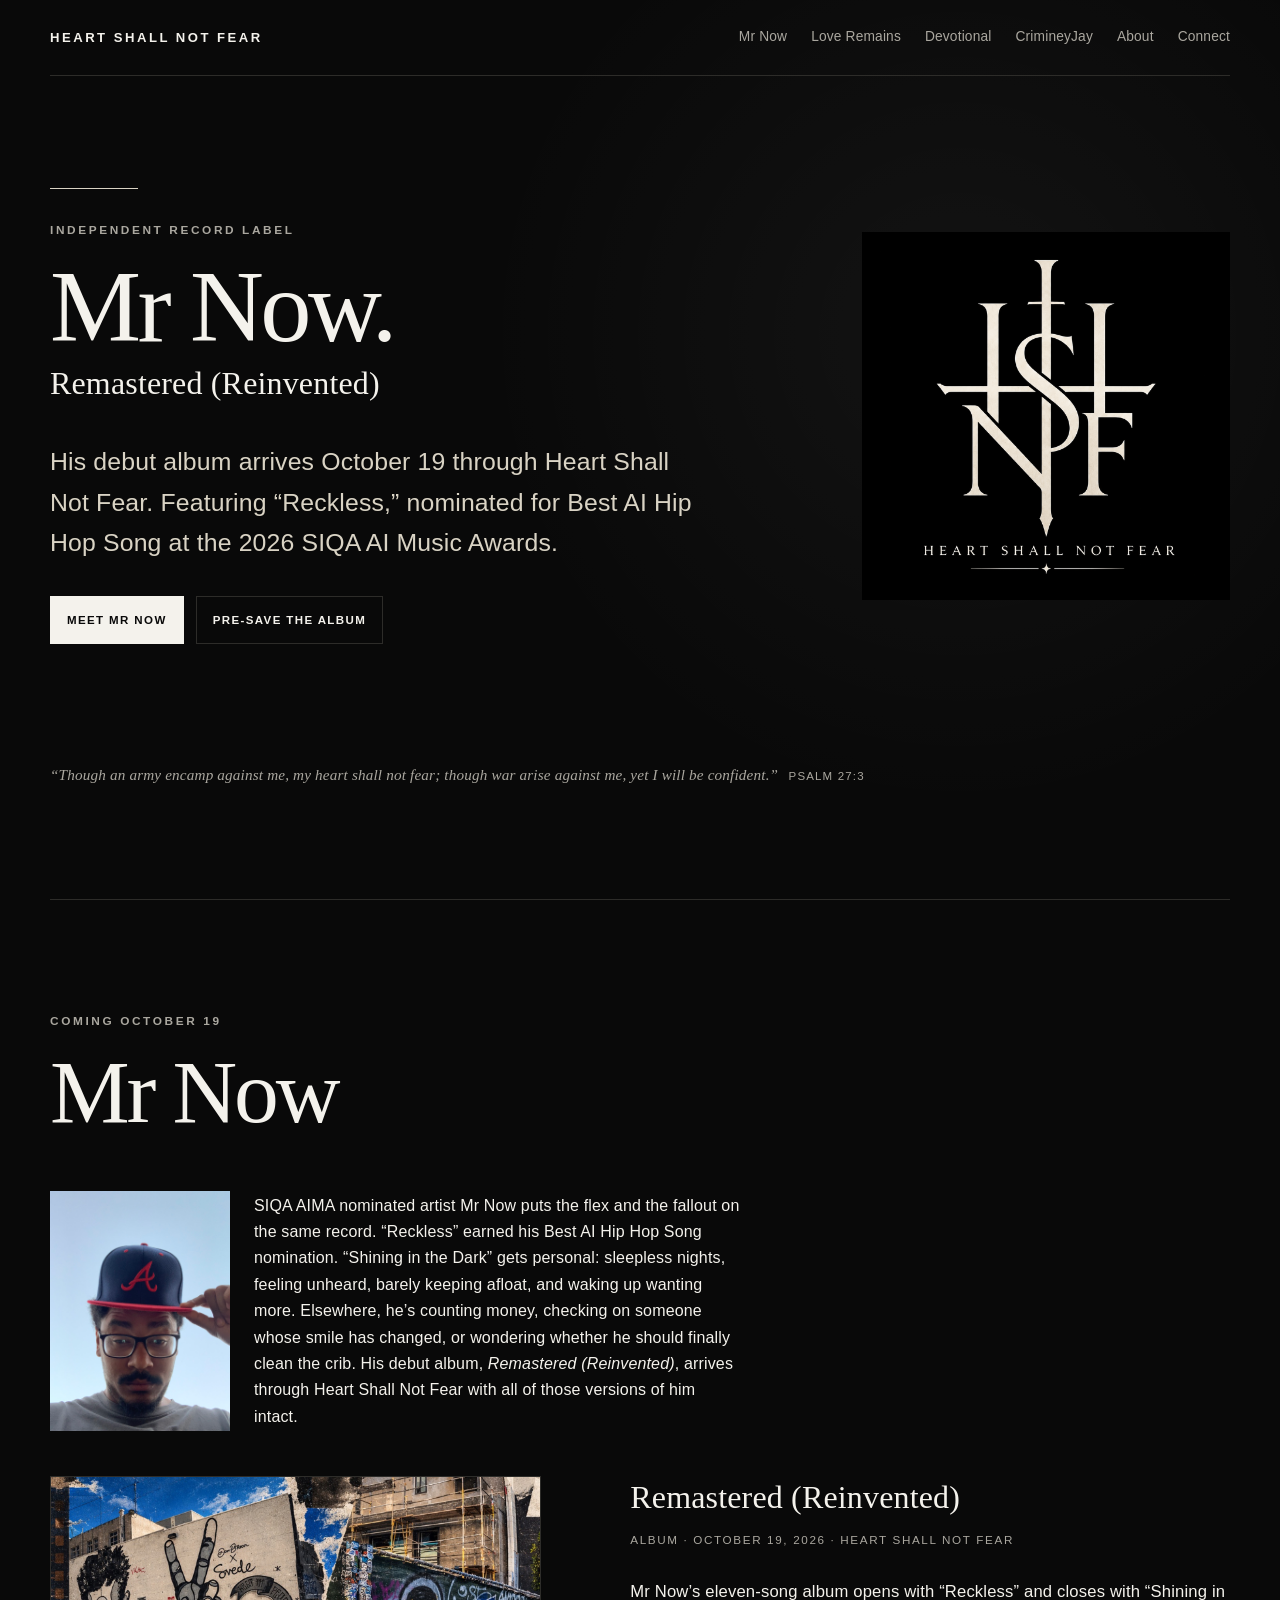
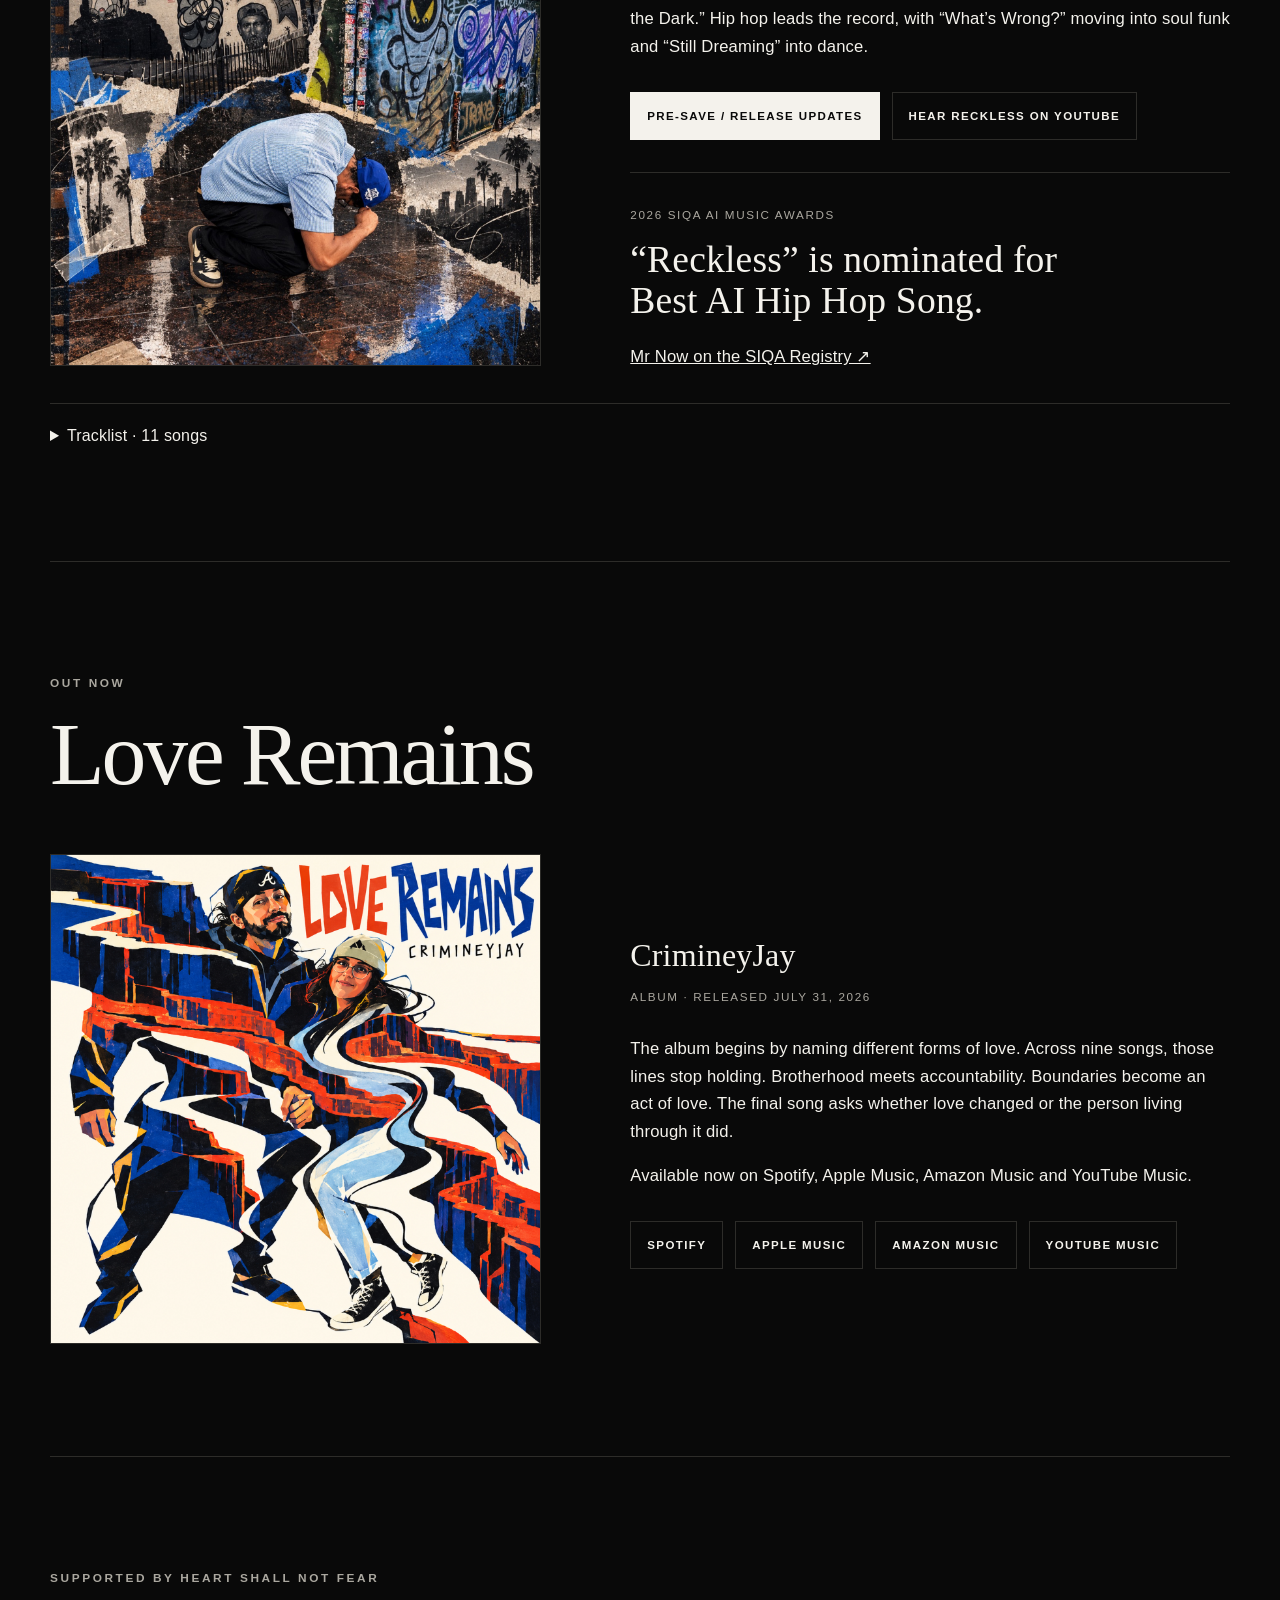
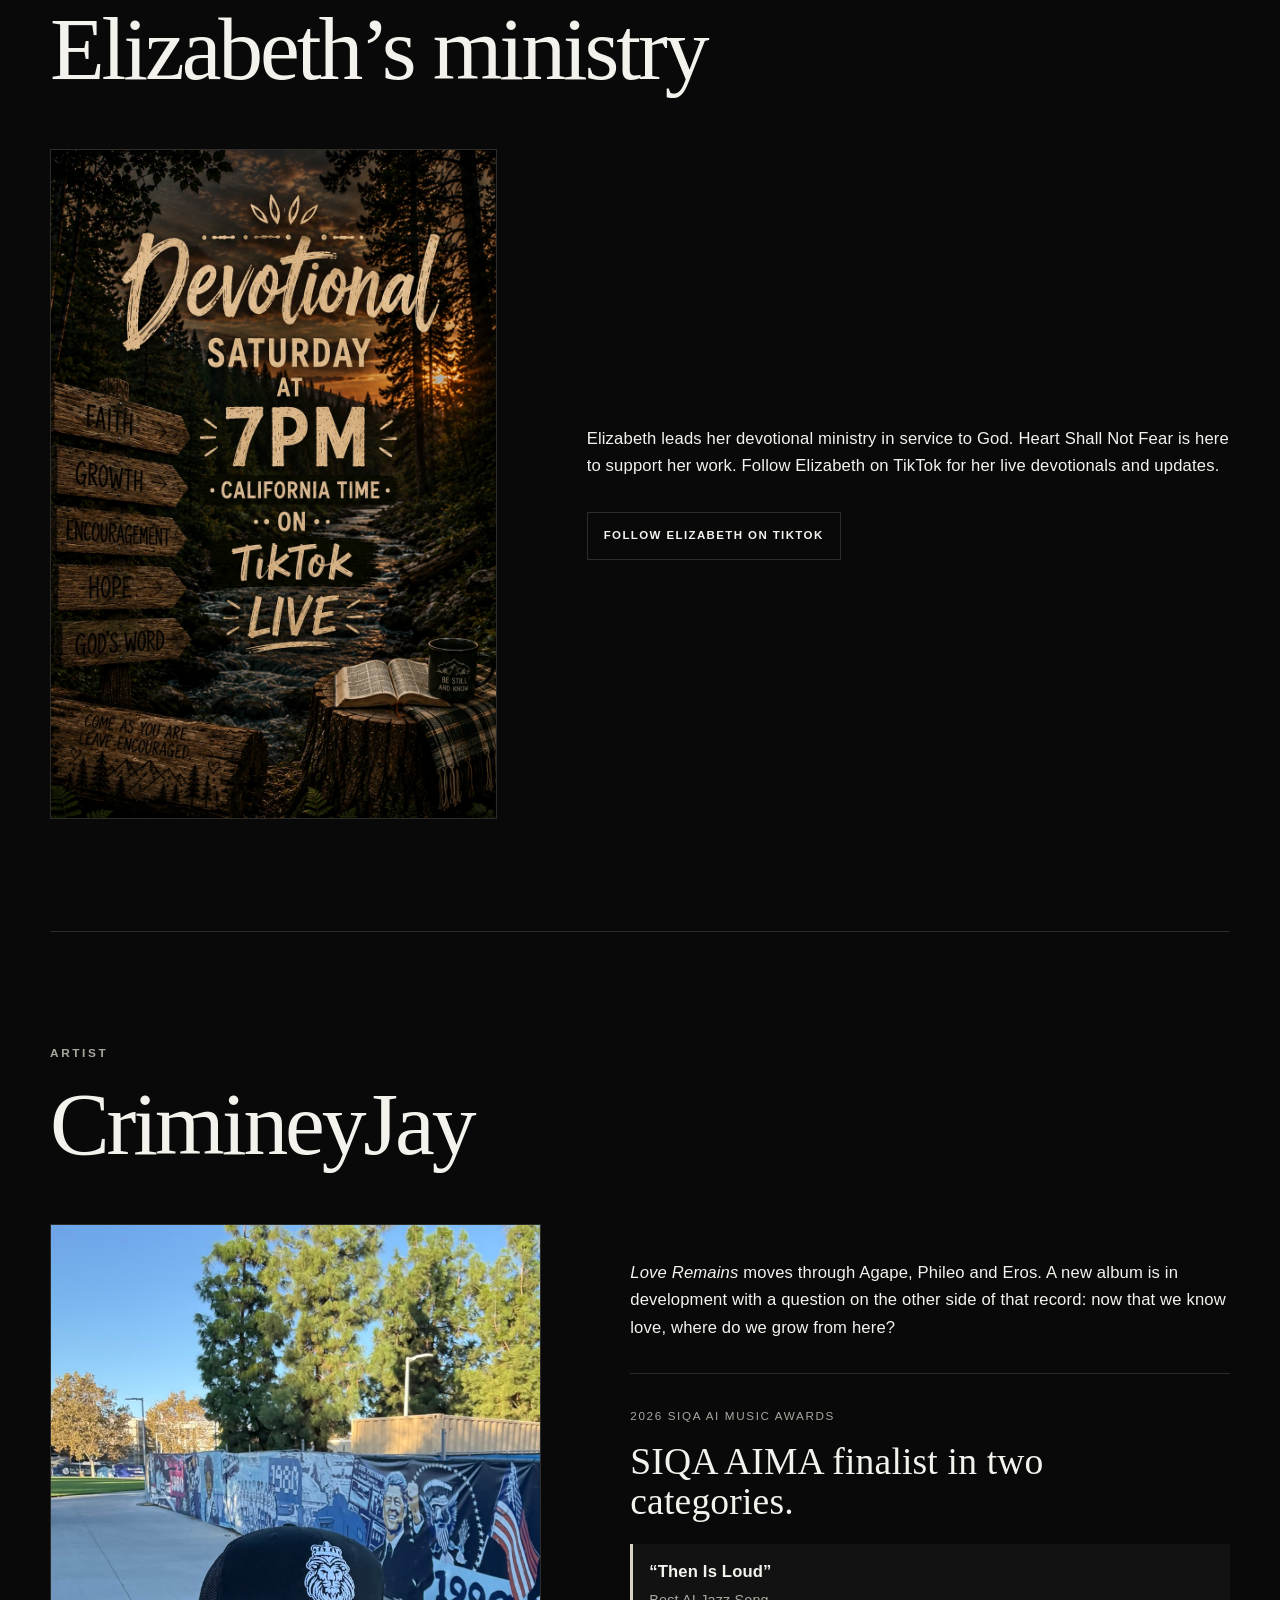
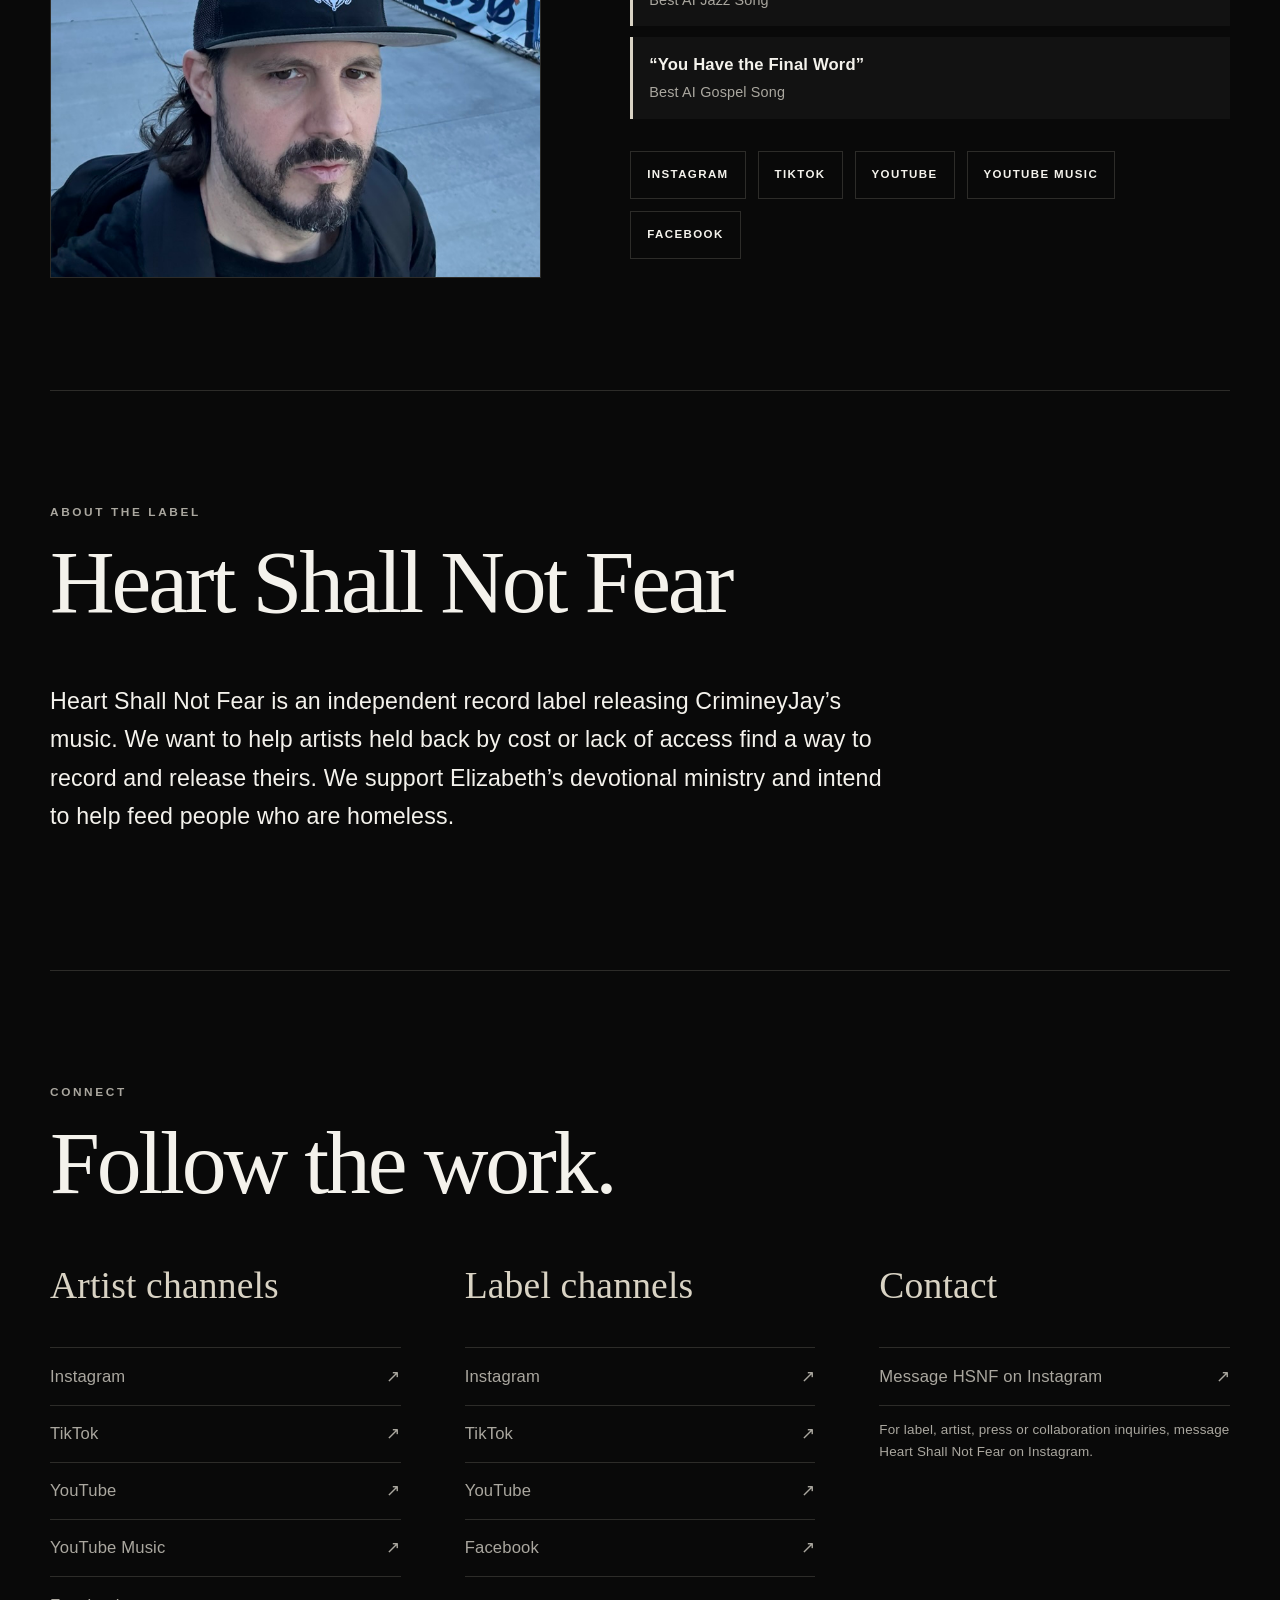
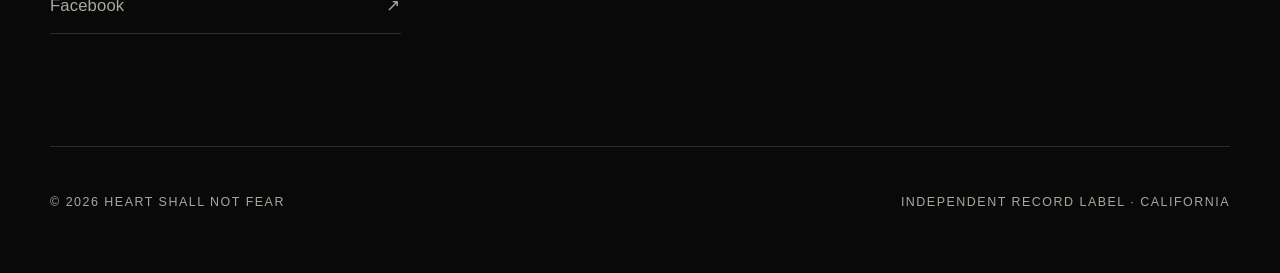
==== index.html @ 0f3948b7 "Refresh album-cover cache references after verified full upload" ====
<!doctype html>
<html lang="en">
<head>
  <meta charset="utf-8">
  <meta name="viewport" content="width=device-width, initial-scale=1">
  <title>Heart Shall Not Fear</title>
  <meta name="description" content="Heart Shall Not Fear is an independent record label releasing CrimineyJay's music and supporting Elizabeth's devotional ministry.">
  <meta name="theme-color" content="#090909">

  <meta property="og:title" content="Heart Shall Not Fear">
  <meta property="og:description" content="Love Remains is out now. Hear CrimineyJay's music and learn what Heart Shall Not Fear is building.">
  <meta property="og:type" content="website">
  <meta property="og:url" content="https://heartshallnotfear.com/">
  <meta property="og:image" content="https://heartshallnotfear.com/assets/hsnf-social-logo-2026-09-28.png">

  <link rel="icon" href="assets/hsnf-favicon.svg" type="image/svg+xml">
  <link rel="stylesheet" href="styles.css">
  <script defer src="config.js"></script>
  <script defer src="script.js"></script>
  <script defer src="analytics.js"></script>
</head>

<body>
  <a class="skip-link" href="#main">Skip to content</a>

  <header class="site-header">
    <a class="wordmark" href="#top" aria-label="Heart Shall Not Fear home">
      <span>HEART SHALL NOT FEAR</span>
    </a>

    <button class="menu-button" type="button" aria-expanded="false" aria-controls="site-nav">
      Menu
    </button>

    <nav id="site-nav" class="site-nav" aria-label="Primary navigation">
      <a href="#mr-now">Mr Now</a>
      <a href="#release">Love Remains</a>
      <a href="#devotional">Devotional</a>
      <a href="#artist">CrimineyJay</a>
      <a href="#about">About</a>
      <a href="#connect">Connect</a>
    </nav>
  </header>

  <main id="main">
    <section id="top" class="hero section">
      <div class="hero-grid">
        <div class="hero-text">
          <div class="hero-rule" aria-hidden="true"></div>
          <p class="eyebrow">Independent record label</p>
          <h1>Mr Now.</h1>
          <p class="release-artist">Remastered (Reinvented)</p>
          <p class="hero-copy">
            His debut album arrives October 19 through Heart Shall Not Fear. Featuring “Reckless,” nominated for Best AI Hip Hop Song at the 2026 SIQA AI Music Awards.
          </p>
          <div class="hero-actions">
            <a class="button button-primary" href="#mr-now">Meet Mr Now</a>
            <a class="button button-secondary" href="https://distrokid.com/hyperfollow/mrnow1/remastered-reinvented" target="_blank" rel="noopener noreferrer">Pre-save the album</a>
          </div>
        </div>
        <div class="hero-logo-frame">
          <img src="assets/hsnf-social-logo-2026-09-28.png" alt="Heart Shall Not Fear monogram logo" width="1254" height="1254">
        </div>
      </div>
      <p class="scripture">“Though an army encamp against me, my heart shall not fear; though war arise against me, yet I will be confident.” <span>Psalm 27:3</span></p>
    </section>

    <section id="mr-now" class="section artist-section">
      <div class="section-heading">
        <p class="eyebrow">Coming October 19</p>
        <h2>Mr Now</h2>
      </div>

      <div class="mr-now-intro">
        <img src="assets/mr-now-approved-portrait-2026-10-12.jpeg" alt="Mr Now wearing glasses and holding the brim of his Atlanta cap" width="1536" height="2048" loading="lazy">
        <p>SIQA AIMA nominated artist Mr Now puts the flex and the fallout on the same record. “Reckless” earned his Best AI Hip Hop Song nomination. “Shining in the Dark” gets personal: sleepless nights, feeling unheard, barely keeping afloat, and waking up wanting more. Elsewhere, he’s counting money, checking on someone whose smile has changed, or wondering whether he should finally clean the crib. His debut album, <em>Remastered (Reinvented)</em>, arrives through Heart Shall Not Fear with all of those versions of him intact.</p>
      </div>

      <div class="release-grid">
        <div class="cover-frame">
          <img src="assets/mr-now-remastered-reinvented-cover-2026-10-12.jpg?v=fab9deb" alt="Remastered (Reinvented) album cover by Mr Now" width="3000" height="3000" loading="lazy">
        </div>
        <div class="release-copy">
          <p class="release-artist">Remastered (Reinvented)</p>
          <p class="release-date">Album · October 19, 2026 · Heart Shall Not Fear</p>
          <p>Mr Now’s eleven-song album opens with “Reckless” and closes with “Shining in the Dark.” Hip hop leads the record, with “What’s Wrong?” moving into soul funk and “Still Dreaming” into dance.</p>
          <div class="button-row" aria-label="Mr Now upcoming album links">
            <a class="button button-primary" href="https://distrokid.com/hyperfollow/mrnow1/remastered-reinvented" target="_blank" rel="noopener noreferrer">Pre-save / release updates</a>
            <a class="button button-secondary" href="https://youtu.be/h9DU2gDHVaE" target="_blank" rel="noopener noreferrer">Hear Reckless on YouTube</a>
          </div>
          <div class="award-note">
            <p class="release-date">2026 SIQA AI Music Awards</p>
            <h3>“Reckless” is nominated for Best AI Hip Hop Song.</h3>
            <a href="https://registry.thesiqa.com/artists/mr-now" target="_blank" rel="noopener noreferrer">Mr Now on the SIQA Registry ↗</a>
          </div>
        </div>
      </div>

      <details class="mr-now-tracklist">
        <summary>Tracklist · 11 songs</summary>
        <ol>
          <li>Reckless</li>
          <li>Need to Flip</li>
          <li>Swerve</li>
          <li>What’s Wrong?</li>
          <li>Might Clean the Crib</li>
          <li>Mister Bag</li>
          <li>Big Mack</li>
          <li>Heavy Metal Vibes</li>
          <li>Bees Knees</li>
          <li>Still Dreaming</li>
          <li>Shining in the Dark</li>
        </ol>
      </details>
    </section>

    <section id="release" class="section release-section">
      <div class="section-heading">
        <p class="eyebrow">Out now</p>
        <h2>Love Remains</h2>
      </div>

      <div class="release-grid">
        <div class="cover-frame">
          <img src="assets/love-remains-approved-cover-2026-10-12.jpeg?v=fab9deb" alt="Love Remains album artwork" width="3000" height="3000" loading="lazy">
        </div>

        <div class="release-copy">
          <p class="release-artist">CrimineyJay</p>
          <p class="release-date">Album · Released July 31, 2026</p>
          <p>
            The album begins by naming different forms of love. Across nine songs, those lines stop holding. Brotherhood meets accountability. Boundaries become an act of love. The final song asks whether love changed or the person living through it did.
          </p>
          <p>
            Available now on Spotify, Apple Music, Amazon Music and YouTube Music.
          </p>
          <div id="release-links" class="button-row" aria-label="Release links"></div>
        </div>
      </div>
    </section>

    <section id="devotional" class="section devotional-section">
      <div class="section-heading">
        <p class="eyebrow">Supported by Heart Shall Not Fear</p>
        <h2>Elizabeth’s ministry</h2>
      </div>

      <div class="devotional-grid">
        <div class="devotional-poster">
          <img
            src="assets/elizabeth-devotional-general-2026-08-22.webp"
            alt="Promotional poster for Elizabeth's TikTok Live devotional"
          >
        </div>

        <div class="devotional-copy">
          <p>Elizabeth leads her devotional ministry in service to God. Heart Shall Not Fear is here to support her work. Follow Elizabeth on TikTok for her live devotionals and updates.</p>
          <div id="devotional-link" class="button-row" aria-label="Elizabeth TikTok link"></div>
        </div>
      </div>
    </section>

    <section id="artist" class="section artist-section">
      <div class="section-heading">
        <p class="eyebrow">Artist</p>
        <h2>CrimineyJay</h2>
      </div>

      <div class="artist-grid">
        <div class="portrait-frame">
          <img src="assets/crimineyjay-approved-portrait-2026-10-12.jpeg" alt="CrimineyJay wearing a black cap outdoors" width="768" height="1024" loading="lazy">
        </div>

        <div class="artist-copy">
          <p><em>Love Remains</em> moves through Agape, Phileo and Eros. A new album is in development with a question on the other side of that record: now that we know love, where do we grow from here?</p>
          <div class="award-note">
            <p class="release-date">2026 SIQA AI Music Awards</p>
            <h3>SIQA AIMA finalist in two categories.</h3>
            <div class="award-list" aria-label="CrimineyJay 2026 SIQA AIMA finalist entries">
              <p><strong>“Then Is Loud”</strong><span>Best AI Jazz Song</span></p>
              <p><strong>“You Have the Final Word”</strong><span>Best AI Gospel Song</span></p>
            </div>
          </div>
          <div id="artist-links" class="button-row" aria-label="CrimineyJay links"></div>
        </div>
      </div>
    </section>

    <section id="about" class="section about-section">
      <div class="section-heading">
        <p class="eyebrow">About the label</p>
        <h2>Heart Shall Not Fear</h2>
      </div>

      <div class="about-copy">
        <p>Heart Shall Not Fear is an independent record label releasing CrimineyJay’s music. We want to help artists held back by cost or lack of access find a way to record and release theirs. We support Elizabeth’s devotional ministry and intend to help feed people who are homeless.</p>
      </div>
    </section>

    <section id="connect" class="section connect-section">
      <div class="section-heading">
        <p class="eyebrow">Connect</p>
        <h2>Follow the work.</h2>
      </div>

      <div class="connect-grid">
        <div>
          <p class="lead">Artist channels</p>
          <div id="artist-socials" class="link-list"></div>
        </div>

        <div>
          <p class="lead">Label channels</p>
          <div id="label-socials" class="link-list"></div>
        </div>

        <div>
          <p class="lead">Contact</p>
          <div id="contact-link" class="link-list"></div>
          <p class="small-copy">For label, artist, press or collaboration inquiries, message Heart Shall Not Fear on Instagram.</p>
        </div>
      </div>
    </section>
  </main>

  <footer class="site-footer">
    <p>© <span id="year"></span> Heart Shall Not Fear</p>
    <p>Independent record label · California</p>
  </footer>
</body>
</html>
---- styles.css ----
:root {
  --bg: #090909;
  --surface: #121212;
  --surface-2: #181818;
  --text: #f4f2ec;
  --muted: #aaa79f;
  --line: #2d2c29;
  --accent: #d9d3c4;
  --max: 1180px;
  --radius: 2px;
}

* { box-sizing: border-box; }

html {
  scroll-behavior: smooth;
  background: var(--bg);
}

body {
  margin: 0;
  background:
    radial-gradient(circle at 75% 5%, rgba(255,255,255,.045), transparent 30rem),
    var(--bg);
  color: var(--text);
  font-family: Inter, ui-sans-serif, -apple-system, BlinkMacSystemFont, "Segoe UI", sans-serif;
  line-height: 1.65;
  letter-spacing: .01em;
}

img {
  display: block;
  max-width: 100%;
}

a {
  color: inherit;
}

.skip-link {
  position: absolute;
  left: -9999px;
  top: 0;
}

.skip-link:focus {
  left: 1rem;
  top: 1rem;
  z-index: 999;
  background: white;
  color: black;
  padding: .75rem 1rem;
}

.site-header {
  width: min(calc(100% - 2rem), var(--max));
  margin: 0 auto;
  min-height: 76px;
  display: flex;
  align-items: center;
  justify-content: space-between;
  border-bottom: 1px solid var(--line);
}

.wordmark {
  text-decoration: none;
  font-size: .82rem;
  font-weight: 750;
  letter-spacing: .19em;
}

.site-nav {
  display: flex;
  gap: 1.5rem;
}

.site-nav a {
  color: var(--muted);
  text-decoration: none;
  font-size: .86rem;
}

.site-nav a:hover,
.site-nav a:focus {
  color: var(--text);
}

.menu-button {
  display: none;
  background: transparent;
  color: var(--text);
  border: 1px solid var(--line);
  padding: .55rem .75rem;
}

.ballot-alert {
  width: min(calc(100% - 2rem), var(--max));
  margin: 1rem auto 0;
  padding: .9rem 1.1rem;
  display: flex;
  flex-wrap: wrap;
  align-items: center;
  gap: .5rem 1.25rem;
  border: 1px solid var(--accent);
  background: var(--surface-2);
  font-size: .9rem;
}

.ballot-alert p {
  flex: 1 1 490px;
  margin: 0;
}

.ballot-alert a {
  white-space: nowrap;
  text-underline-offset: .22em;
}

.section {
  width: min(calc(100% - 2rem), var(--max));
  margin: 0 auto;
  padding: 7rem 0;
  border-bottom: 1px solid var(--line);
}

.hero {
  min-height: calc(100vh - 76px);
  display: flex;
  flex-direction: column;
  justify-content: center;
}

.hero-grid {
  display: grid;
  grid-template-columns: minmax(0, 1.5fr) minmax(260px, .75fr);
  gap: clamp(2rem, 6vw, 6rem);
  align-items: center;
}

.hero h1 {
  font-size: clamp(3.75rem, 8vw, 7.3rem);
}

.hero-logo-frame {
  width: 100%;
  max-width: 420px;
  margin-left: auto;
}

.hero-logo-frame img {
  width: 100%;
  height: auto;
}

.hero-rule {
  width: 88px;
  height: 1px;
  background: var(--accent);
  margin-bottom: 2rem;
}

.eyebrow {
  color: var(--muted);
  text-transform: uppercase;
  font-size: .74rem;
  font-weight: 700;
  letter-spacing: .22em;
  margin: 0 0 1rem;
}

h1, h2 {
  font-family: Georgia, "Times New Roman", serif;
  font-weight: 400;
  letter-spacing: -.035em;
  line-height: .98;
  margin: 0;
}

h1 {
  max-width: 850px;
  font-size: clamp(4rem, 11vw, 9rem);
}

h2 {
  font-size: clamp(3rem, 7vw, 6.4rem);
}

.hero-copy {
  max-width: 650px;
  font-size: clamp(1.1rem, 2.2vw, 1.55rem);
  color: var(--accent);
  margin: 2rem 0 0;
}

.hero-actions,
.button-row {
  display: flex;
  flex-wrap: wrap;
  gap: .75rem;
  margin-top: 2rem;
}

.button {
  display: inline-flex;
  min-height: 48px;
  align-items: center;
  justify-content: center;
  padding: .75rem 1rem;
  text-decoration: none;
  text-transform: uppercase;
  letter-spacing: .12em;
  font-size: .72rem;
  font-weight: 750;
  border: 1px solid var(--line);
}

.button-primary {
  background: var(--text);
  color: var(--bg);
  border-color: var(--text);
}

.button-secondary {
  background: transparent;
  color: var(--text);
}

.button:hover,
.button:focus {
  transform: translateY(-1px);
}

.scripture {
  margin: auto 0 0;
  padding-top: 4rem;
  color: var(--muted);
  font-family: Georgia, "Times New Roman", serif;
  font-style: italic;
  font-size: .95rem;
}

.scripture span {
  font-family: Inter, ui-sans-serif, sans-serif;
  font-style: normal;
  font-size: .72rem;
  letter-spacing: .1em;
  text-transform: uppercase;
  margin-left: .4rem;
}

.section-heading {
  margin-bottom: 3.5rem;
}

.release-grid,
.artist-grid {
  display: grid;
  grid-template-columns: minmax(260px, .9fr) minmax(300px, 1.1fr);
  gap: clamp(2rem, 7vw, 7rem);
  align-items: center;
}

.cover-frame,
.portrait-frame {
  border: 1px solid var(--line);
  background: var(--surface);
}

.cover-frame {
  aspect-ratio: 1;
}

.cover-frame img,
.portrait-frame img {
  width: 100%;
  height: 100%;
  object-fit: cover;
}

.portrait-frame {
  aspect-ratio: 3 / 4;
}

.release-copy,
.artist-copy,
.devotional-copy,
.about-grid,
.connect-grid {
  font-size: 1.04rem;
}

.release-artist {
  margin: 0;
  font-family: Georgia, "Times New Roman", serif;
  font-size: 2rem;
}

.release-date {
  margin: .35rem 0 1.8rem;
  color: var(--muted);
  text-transform: uppercase;
  letter-spacing: .14em;
  font-size: .73rem;
}

.mr-now-intro {
  display: flex;
  gap: 1.5rem;
  align-items: center;
  margin-bottom: 2.5rem;
}
.mr-now-intro img { width: 180px; flex-shrink: 0; height: auto; }
.mr-now-intro p { max-width: 55ch; margin: 0; }
@media (max-width: 500px) {
  .mr-now-intro { flex-direction: column; align-items: flex-start; }
}

.mr-now-tracklist {
  margin-top: 2rem;
  border-top: 1px solid var(--line);
  padding-top: 1.2rem;
  color: var(--muted);
}

.mr-now-tracklist summary { cursor: pointer; color: var(--text); }
.mr-now-tracklist ol { padding-left: 1.5rem; }
.mr-now-tracklist li { padding: .15rem 0; }

.award-note {
  border-top: 1px solid var(--line);
  margin-top: 2rem;
  padding-top: 2rem;
}

.award-note .release-date {
  margin-top: 0;
  margin-bottom: 1rem;
}

.award-note h3 {
  margin: 0 0 1.35rem;
  max-width: 24ch;
  font-family: Georgia, "Times New Roman", serif;
  font-size: clamp(1.55rem, 3vw, 2.35rem);
  font-weight: 400;
  line-height: 1.08;
}

.award-list {
  display: grid;
  gap: .7rem;
  margin: 0 0 1.4rem;
}

.award-list p {
  display: grid;
  gap: .2rem;
  margin: 0;
  padding: .85rem 1rem;
  border-left: 3px solid var(--accent);
  background: var(--surface);
}

.award-list span {
  color: var(--muted);
  font-size: .9rem;
}


.devotional-grid {
  display: grid;
  grid-template-columns: minmax(260px, .82fr) minmax(300px, 1.18fr);
  gap: clamp(2rem, 7vw, 7rem);
  align-items: center;
}

.devotional-poster {
  aspect-ratio: 2 / 3;
  border: 1px solid var(--line);
  background: var(--surface);
  overflow: hidden;
}

.devotional-poster img {
  width: 100%;
  height: 100%;
  object-fit: cover;
}

.devotional-copy {
  max-width: 650px;
}

.lead {
  color: var(--accent);
  font-family: Georgia, "Times New Roman", serif;
  font-size: clamp(1.5rem, 3vw, 2.35rem);
  line-height: 1.25;
  margin-top: 0;
}

.about-grid {
  display: grid;
  grid-template-columns: 1fr 1fr;
  gap: clamp(2rem, 7vw, 7rem);
}

.about-copy {
  max-width: 850px;
  font-size: clamp(1.15rem, 2vw, 1.45rem);
}

.values {
  display: grid;
  grid-template-columns: repeat(6, 1fr);
  margin-top: 4rem;
  border-top: 1px solid var(--line);
  border-left: 1px solid var(--line);
}

.values span {
  padding: 1.25rem .8rem;
  text-align: center;
  border-right: 1px solid var(--line);
  border-bottom: 1px solid var(--line);
  color: var(--muted);
  text-transform: uppercase;
  letter-spacing: .13em;
  font-size: .7rem;
}

.connect-grid {
  display: grid;
  grid-template-columns: repeat(3, 1fr);
  gap: clamp(2rem, 5vw, 5rem);
}

.link-list {
  display: flex;
  flex-direction: column;
  border-top: 1px solid var(--line);
}

.link-list a {
  display: flex;
  justify-content: space-between;
  text-decoration: none;
  padding: .9rem 0;
  color: var(--muted);
  border-bottom: 1px solid var(--line);
}

.link-list a::after {
  content: "↗";
}

.link-list a:hover,
.link-list a:focus {
  color: var(--text);
}

.small-copy {
  color: var(--muted);
  font-size: .84rem;
}

.site-footer {
  width: min(calc(100% - 2rem), var(--max));
  margin: 0 auto;
  padding: 2rem 0 3rem;
  display: flex;
  justify-content: space-between;
  gap: 1rem;
  color: var(--muted);
  font-size: .78rem;
  text-transform: uppercase;
  letter-spacing: .12em;
}

@media (max-width: 780px) {
  .site-header {
    position: relative;
  }

  .menu-button {
    display: block;
  }

  .site-nav {
    display: none;
    position: absolute;
    z-index: 10;
    top: 68px;
    left: 0;
    right: 0;
    background: var(--bg);
    border: 1px solid var(--line);
    padding: 1rem;
    flex-direction: column;
  }

  .site-nav.open {
    display: flex;
  }

  .section {
    padding: 5rem 0;
  }

  .hero {
    min-height: calc(100svh - 76px);
  }

  .release-grid,
  .artist-grid,
  .devotional-grid,
  .about-grid,
  .connect-grid {
    grid-template-columns: 1fr;
  }

  .hero-grid {
    grid-template-columns: 1fr;
  }

  .hero-logo-frame {
    width: min(70vw, 320px);
    margin: 2rem auto 0;
  }

  .devotional-poster {
    width: min(100%, 480px);
  }

  .values {
    grid-template-columns: repeat(2, 1fr);
  }

  .site-footer {
    flex-direction: column;
  }
}

@media (prefers-reduced-motion: reduce) {
  html { scroll-behavior: auto; }
  *, *::before, *::after { transition: none !important; }
}
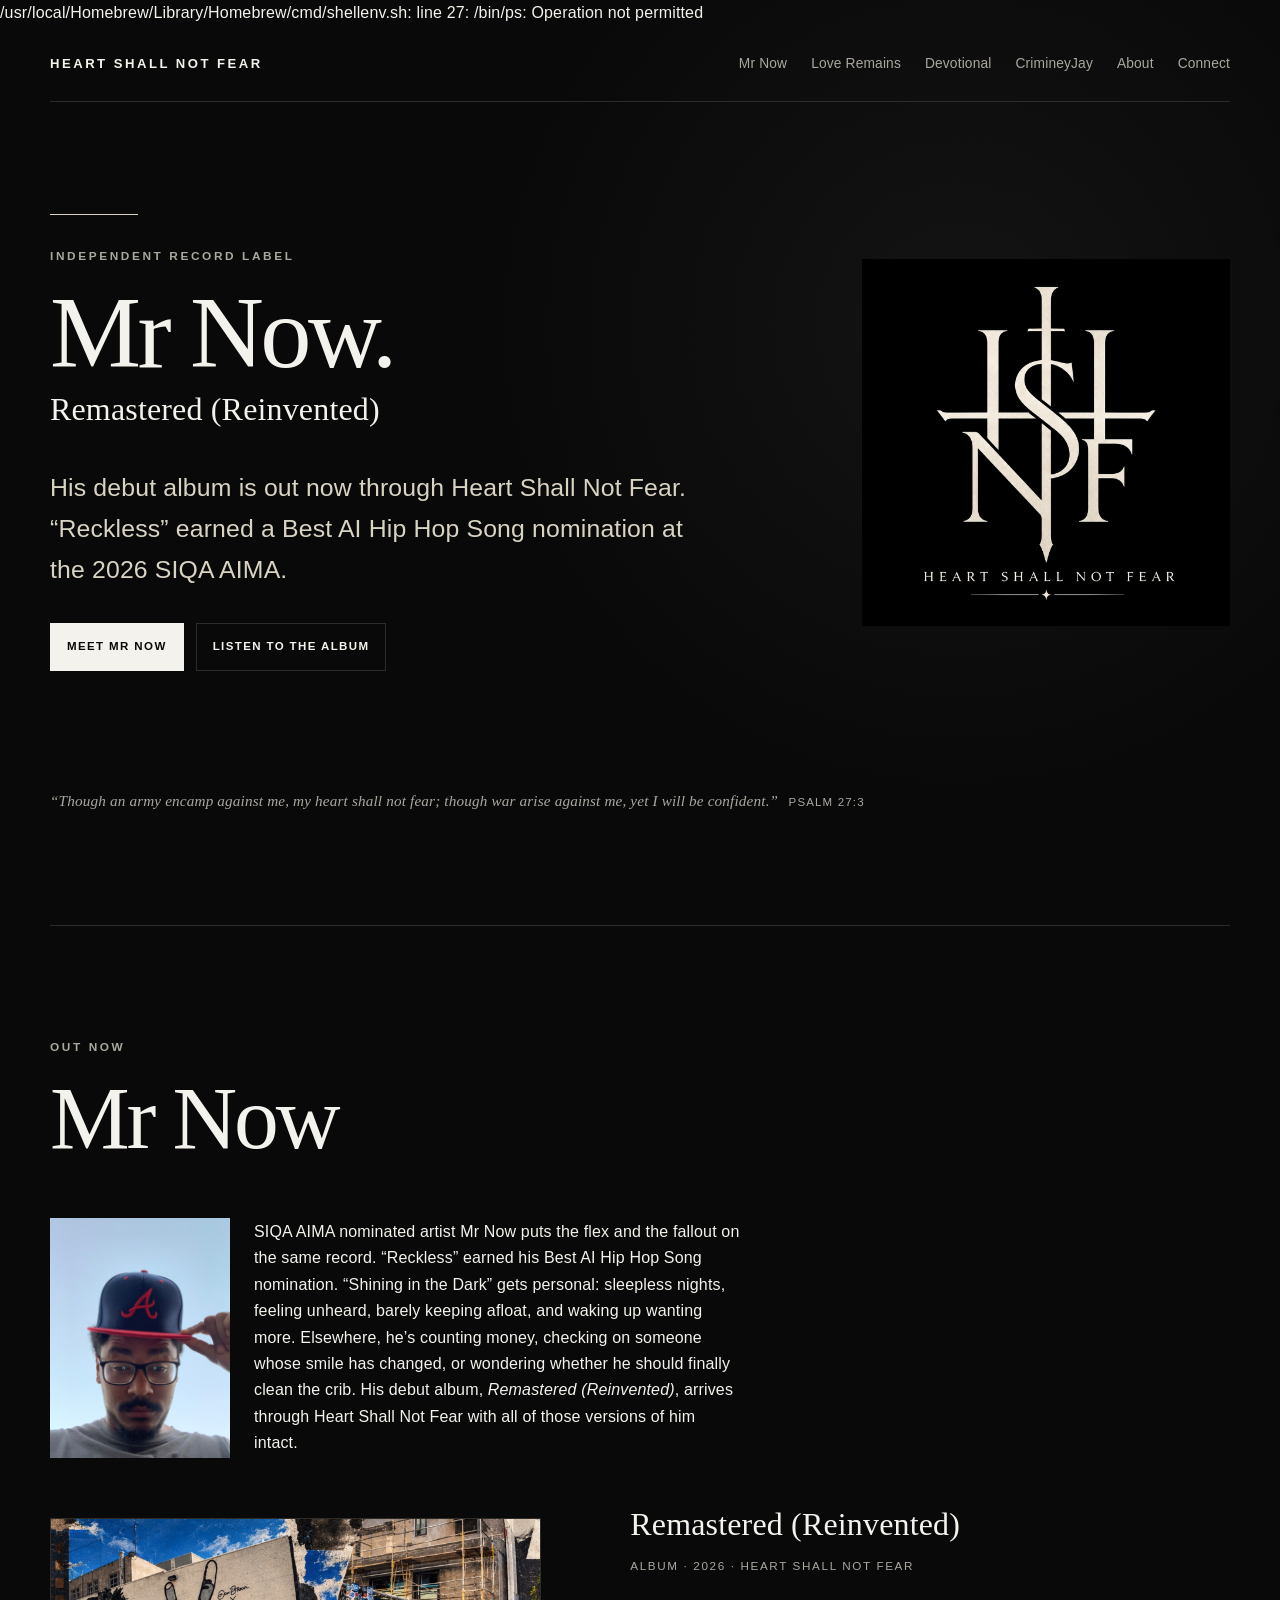
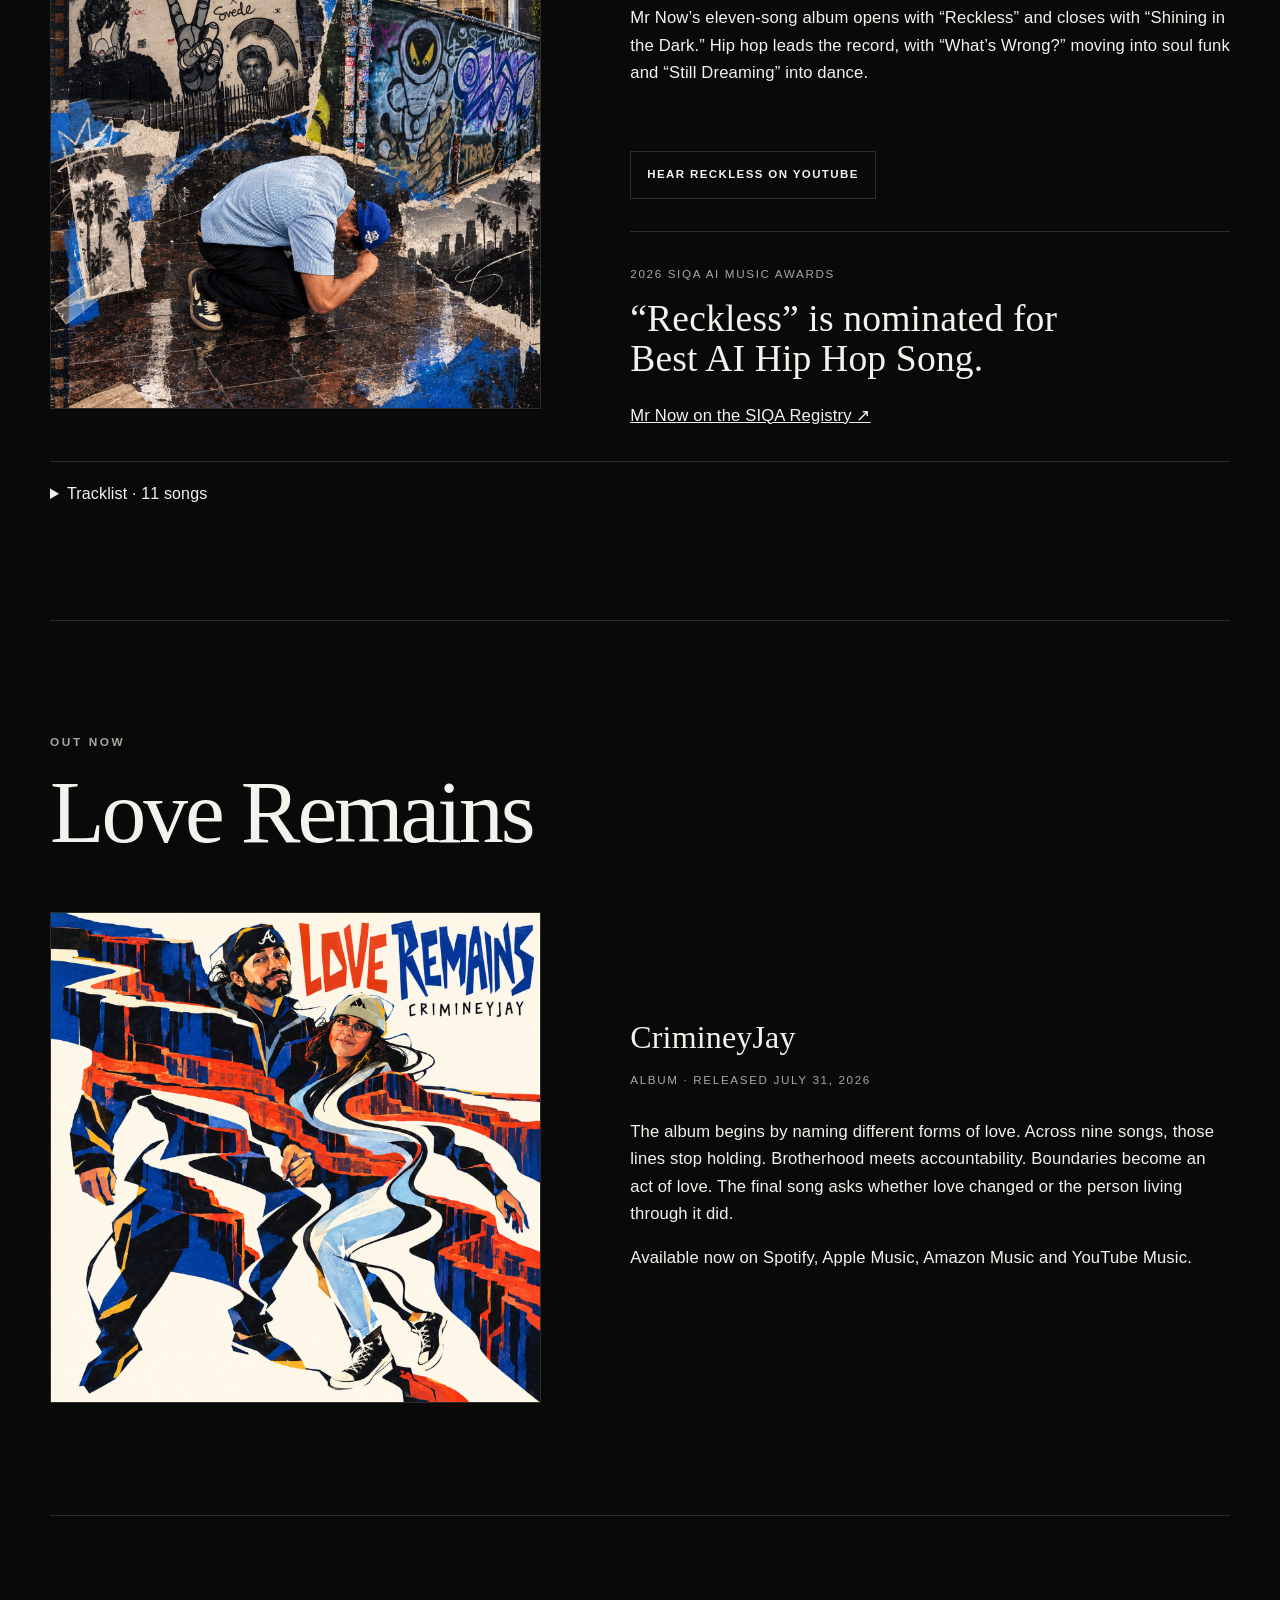
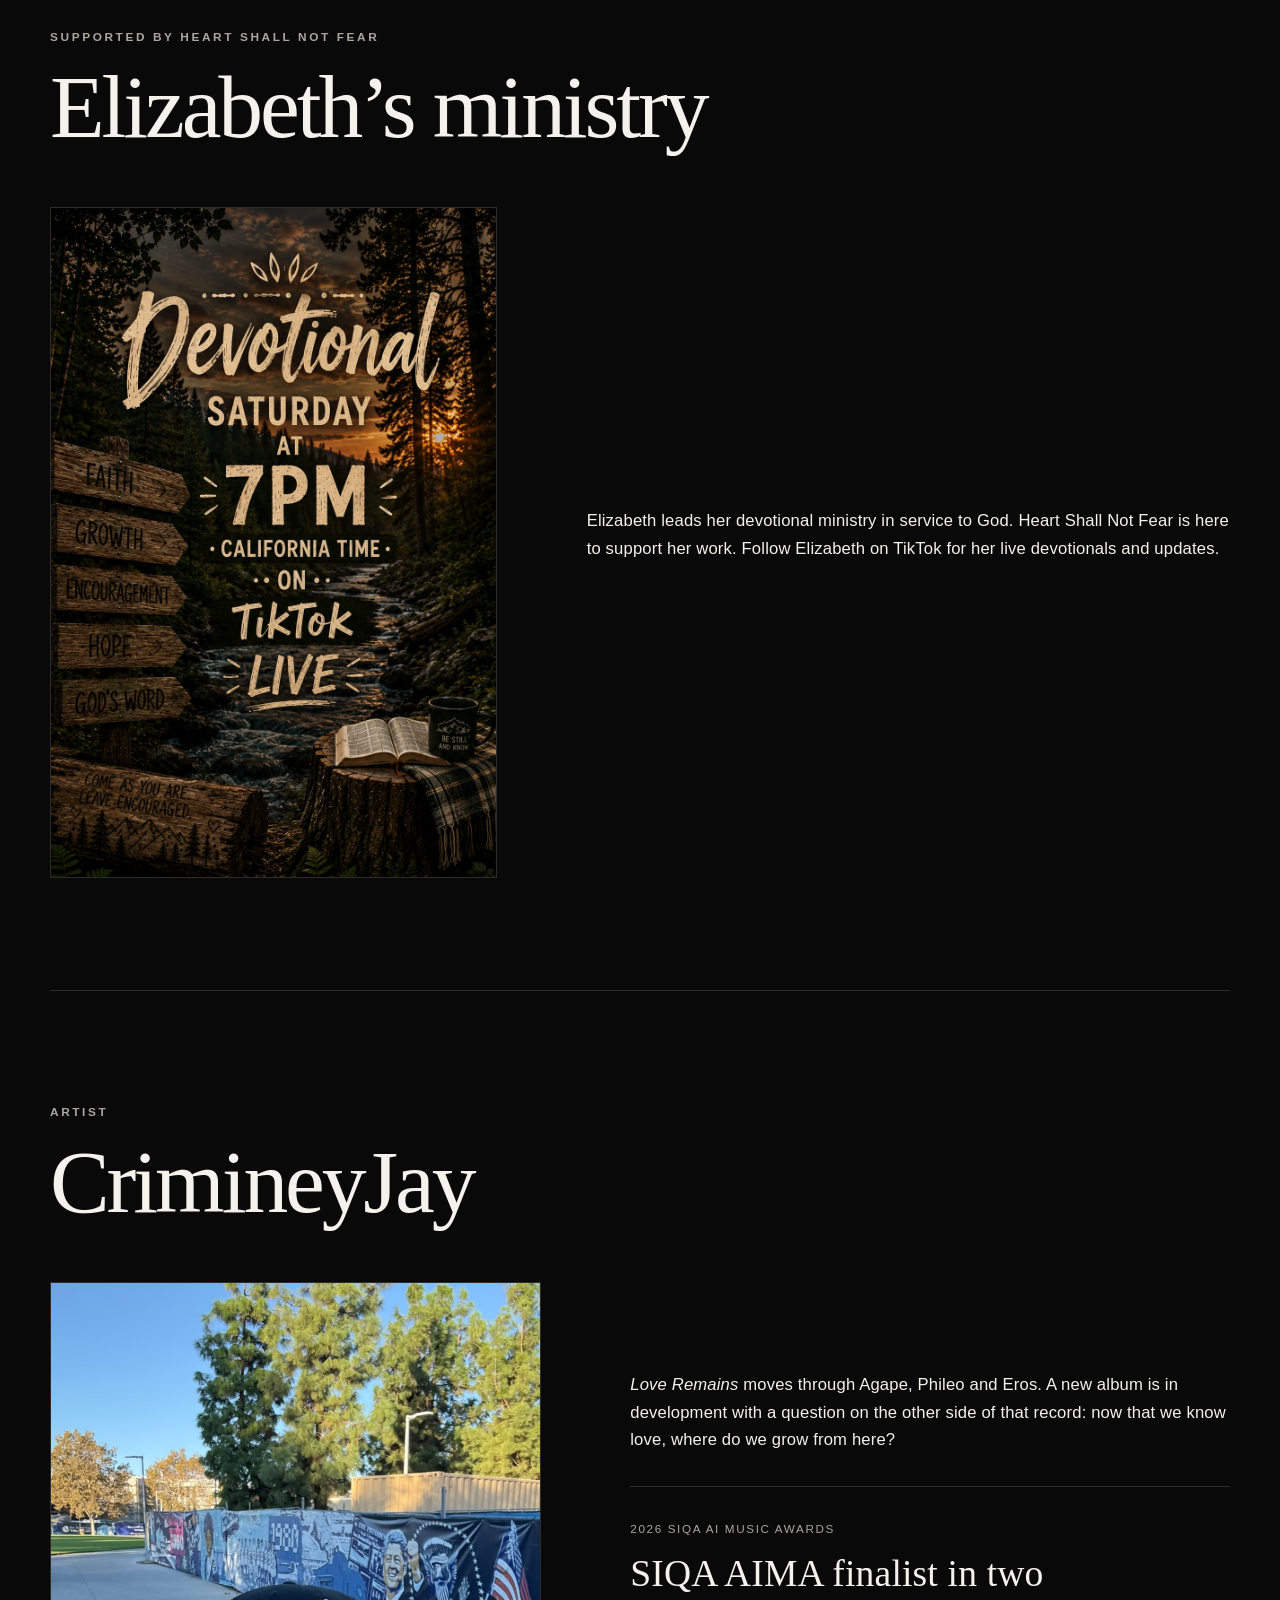
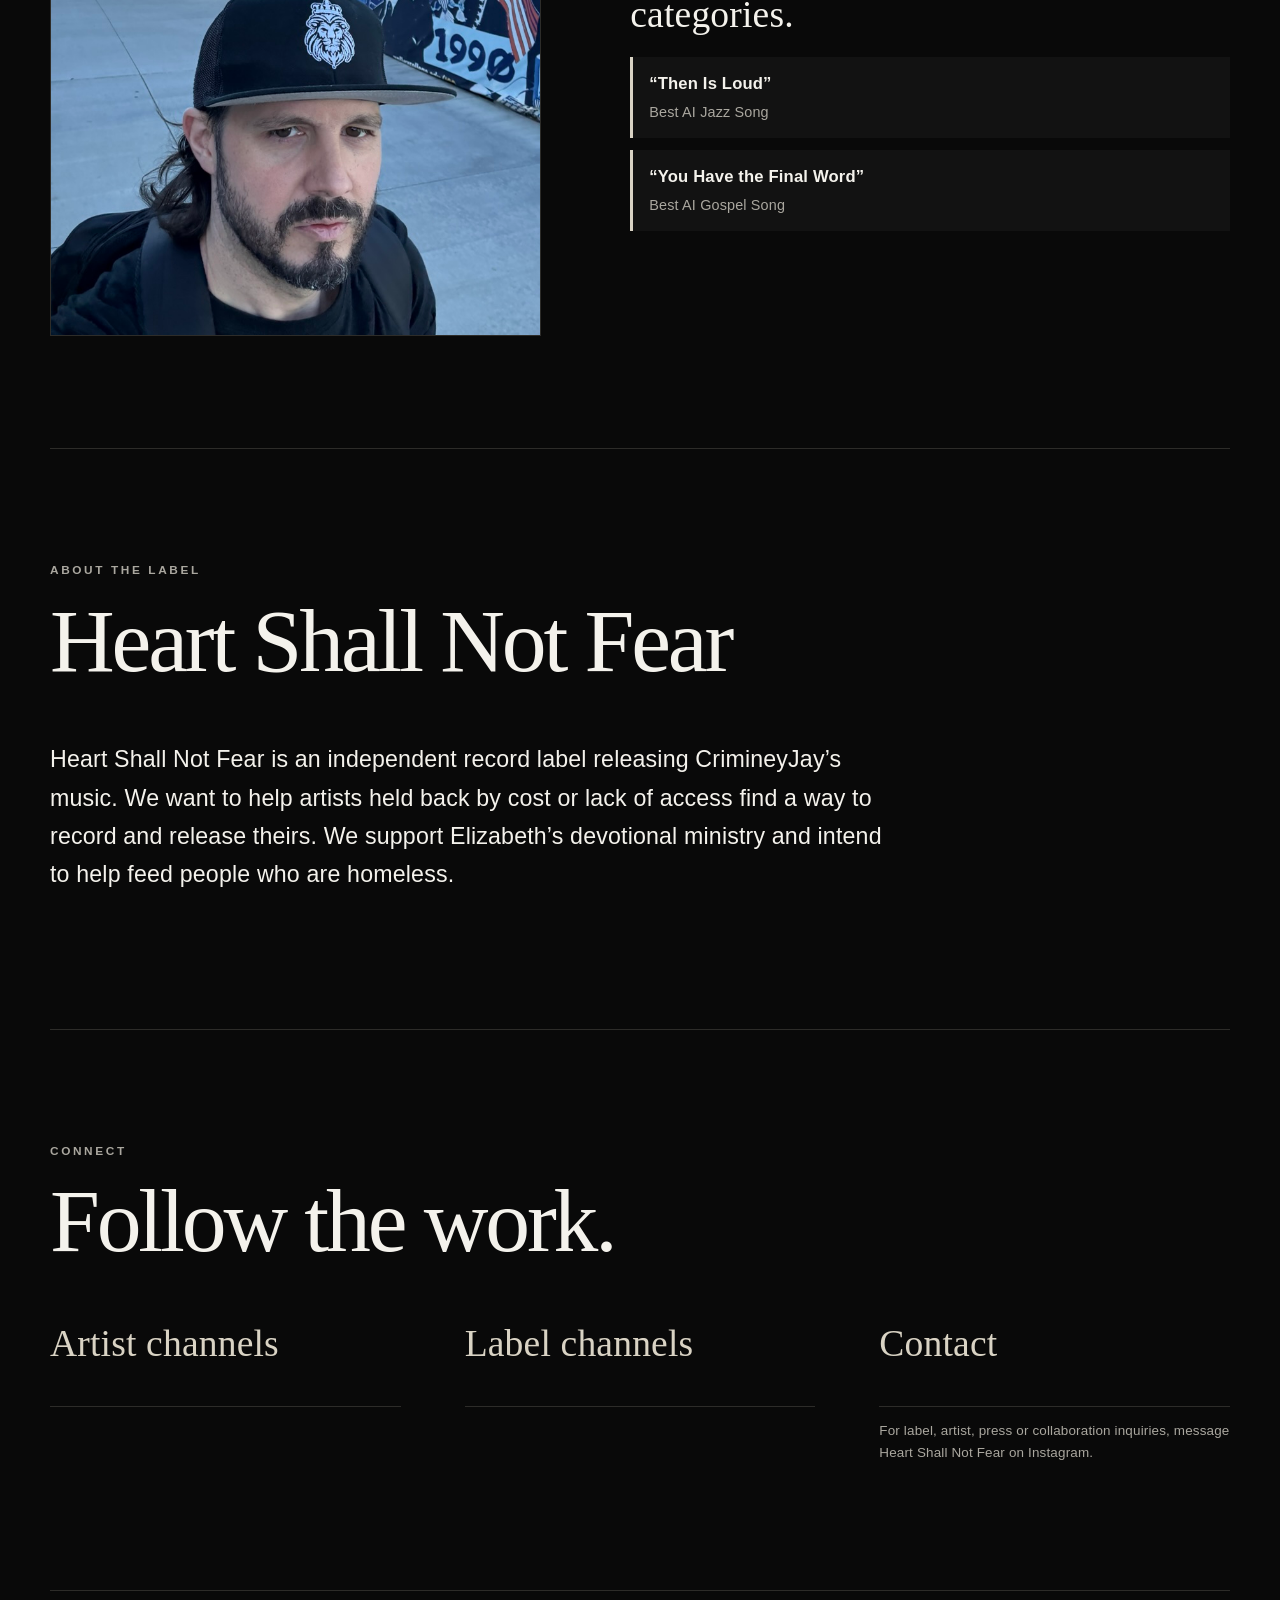
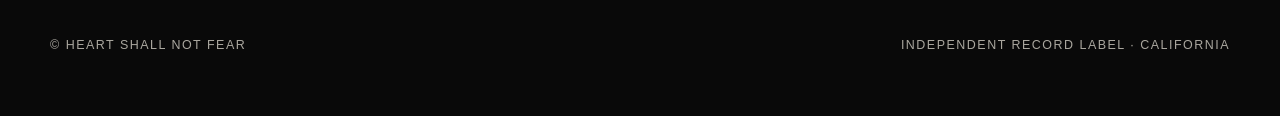
==== commit 35481e96: "Update Mr Now streaming links and release status" ====
--- a/index.html
+++ b/index.html
@@ -1,3 +1,4 @@
+/usr/local/Homebrew/Library/Homebrew/cmd/shellenv.sh: line 27: /bin/ps: Operation not permitted
 <!doctype html>
 <html lang="en">
 <head>
@@ -51,11 +52,11 @@
           <h1>Mr Now.</h1>
           <p class="release-artist">Remastered (Reinvented)</p>
           <p class="hero-copy">
-            His debut album arrives October 19 through Heart Shall Not Fear. Featuring “Reckless,” nominated for Best AI Hip Hop Song at the 2026 SIQA AI Music Awards.
+            His debut album is out now through Heart Shall Not Fear. “Reckless” earned a Best AI Hip Hop Song nomination at the 2026 SIQA AIMA.
           </p>
           <div class="hero-actions">
             <a class="button button-primary" href="#mr-now">Meet Mr Now</a>
-            <a class="button button-secondary" href="https://distrokid.com/hyperfollow/mrnow1/remastered-reinvented" target="_blank" rel="noopener noreferrer">Pre-save the album</a>
+            <a class="button button-secondary" href="#mr-now">Listen to the album</a>
           </div>
         </div>
         <div class="hero-logo-frame">
@@ -67,7 +68,7 @@
 
     <section id="mr-now" class="section artist-section">
       <div class="section-heading">
-        <p class="eyebrow">Coming October 19</p>
+        <p class="eyebrow">Out now</p>
         <h2>Mr Now</h2>
       </div>
 
@@ -82,10 +83,10 @@
         </div>
         <div class="release-copy">
           <p class="release-artist">Remastered (Reinvented)</p>
-          <p class="release-date">Album · October 19, 2026 · Heart Shall Not Fear</p>
+          <p class="release-date">Album · 2026 · Heart Shall Not Fear</p>
           <p>Mr Now’s eleven-song album opens with “Reckless” and closes with “Shining in the Dark.” Hip hop leads the record, with “What’s Wrong?” moving into soul funk and “Still Dreaming” into dance.</p>
-          <div class="button-row" aria-label="Mr Now upcoming album links">
-            <a class="button button-primary" href="https://distrokid.com/hyperfollow/mrnow1/remastered-reinvented" target="_blank" rel="noopener noreferrer">Pre-save / release updates</a>
+          <div id="mr-now-links" class="button-row" aria-label="Listen to Remastered (Reinvented) by Mr Now"></div>
+          <div class="button-row" aria-label="Mr Now video links">
             <a class="button button-secondary" href="https://youtu.be/h9DU2gDHVaE" target="_blank" rel="noopener noreferrer">Hear Reckless on YouTube</a>
           </div>
           <div class="award-note">
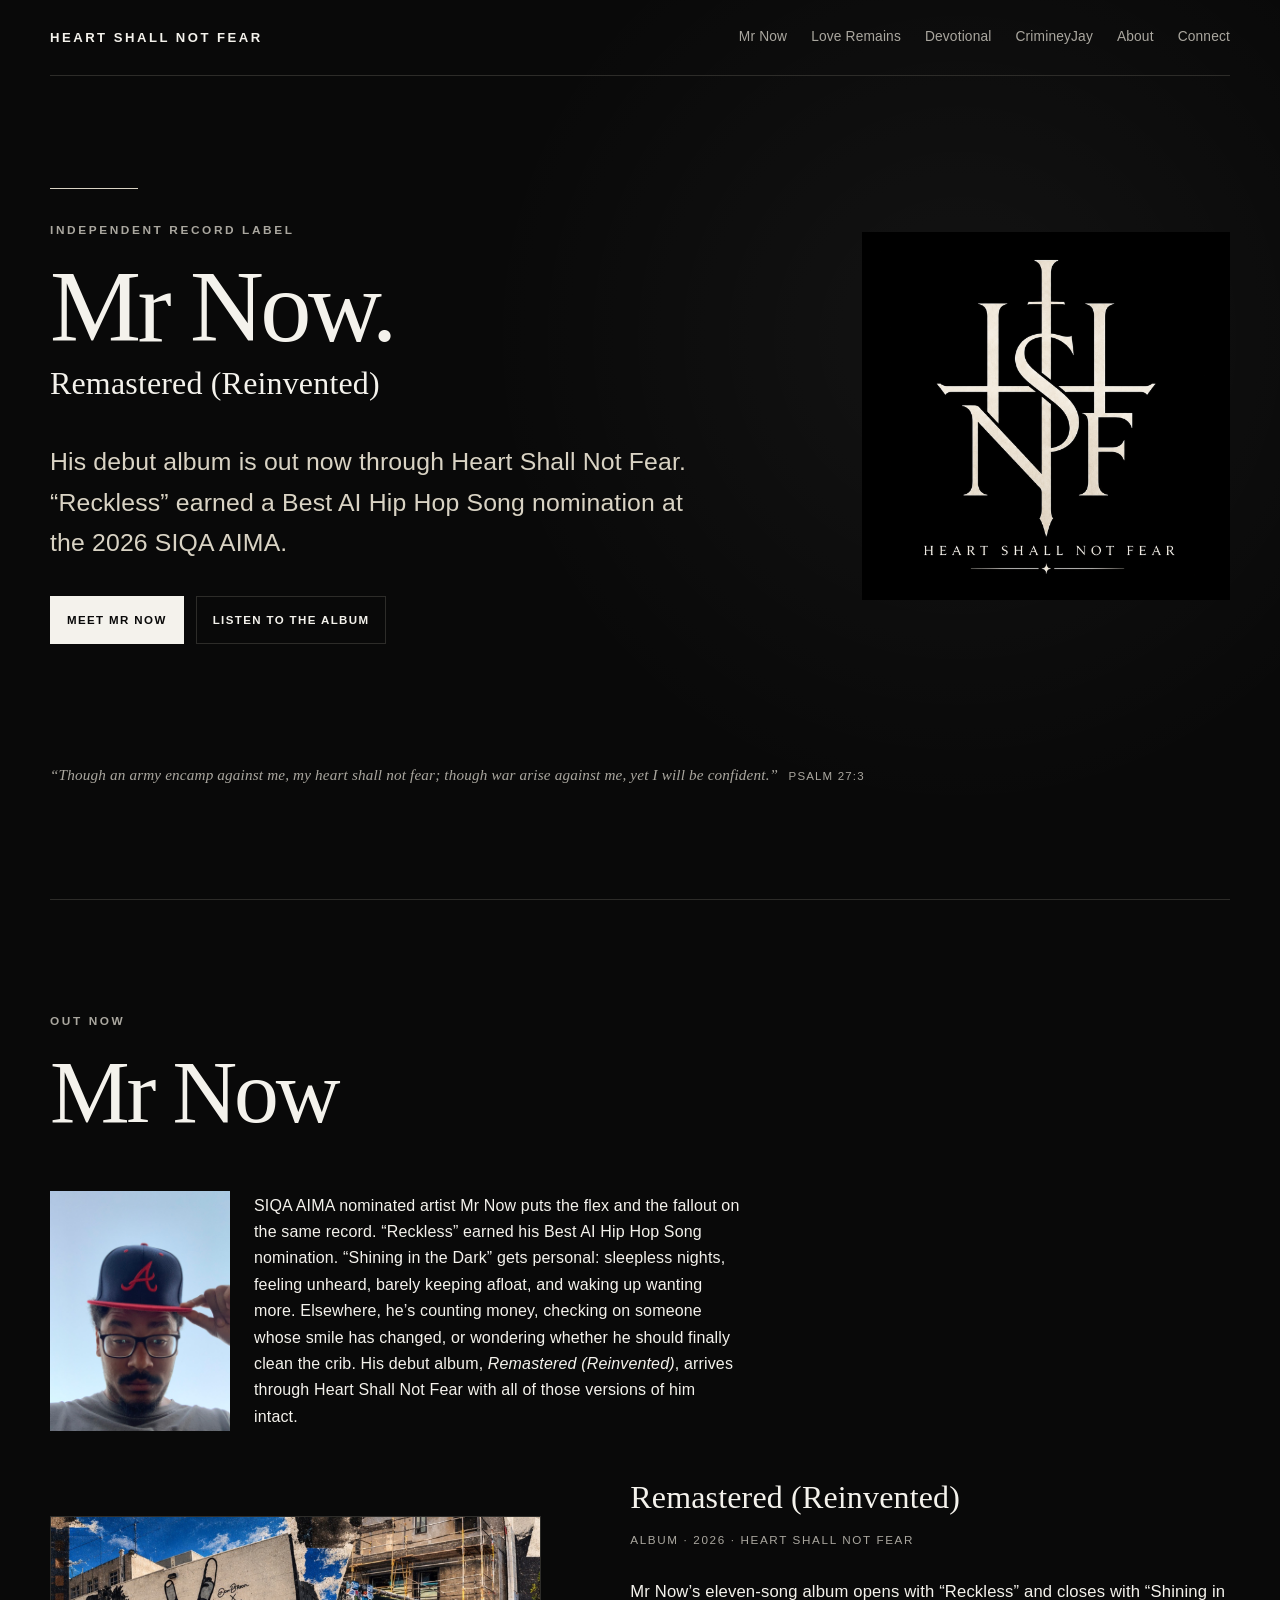
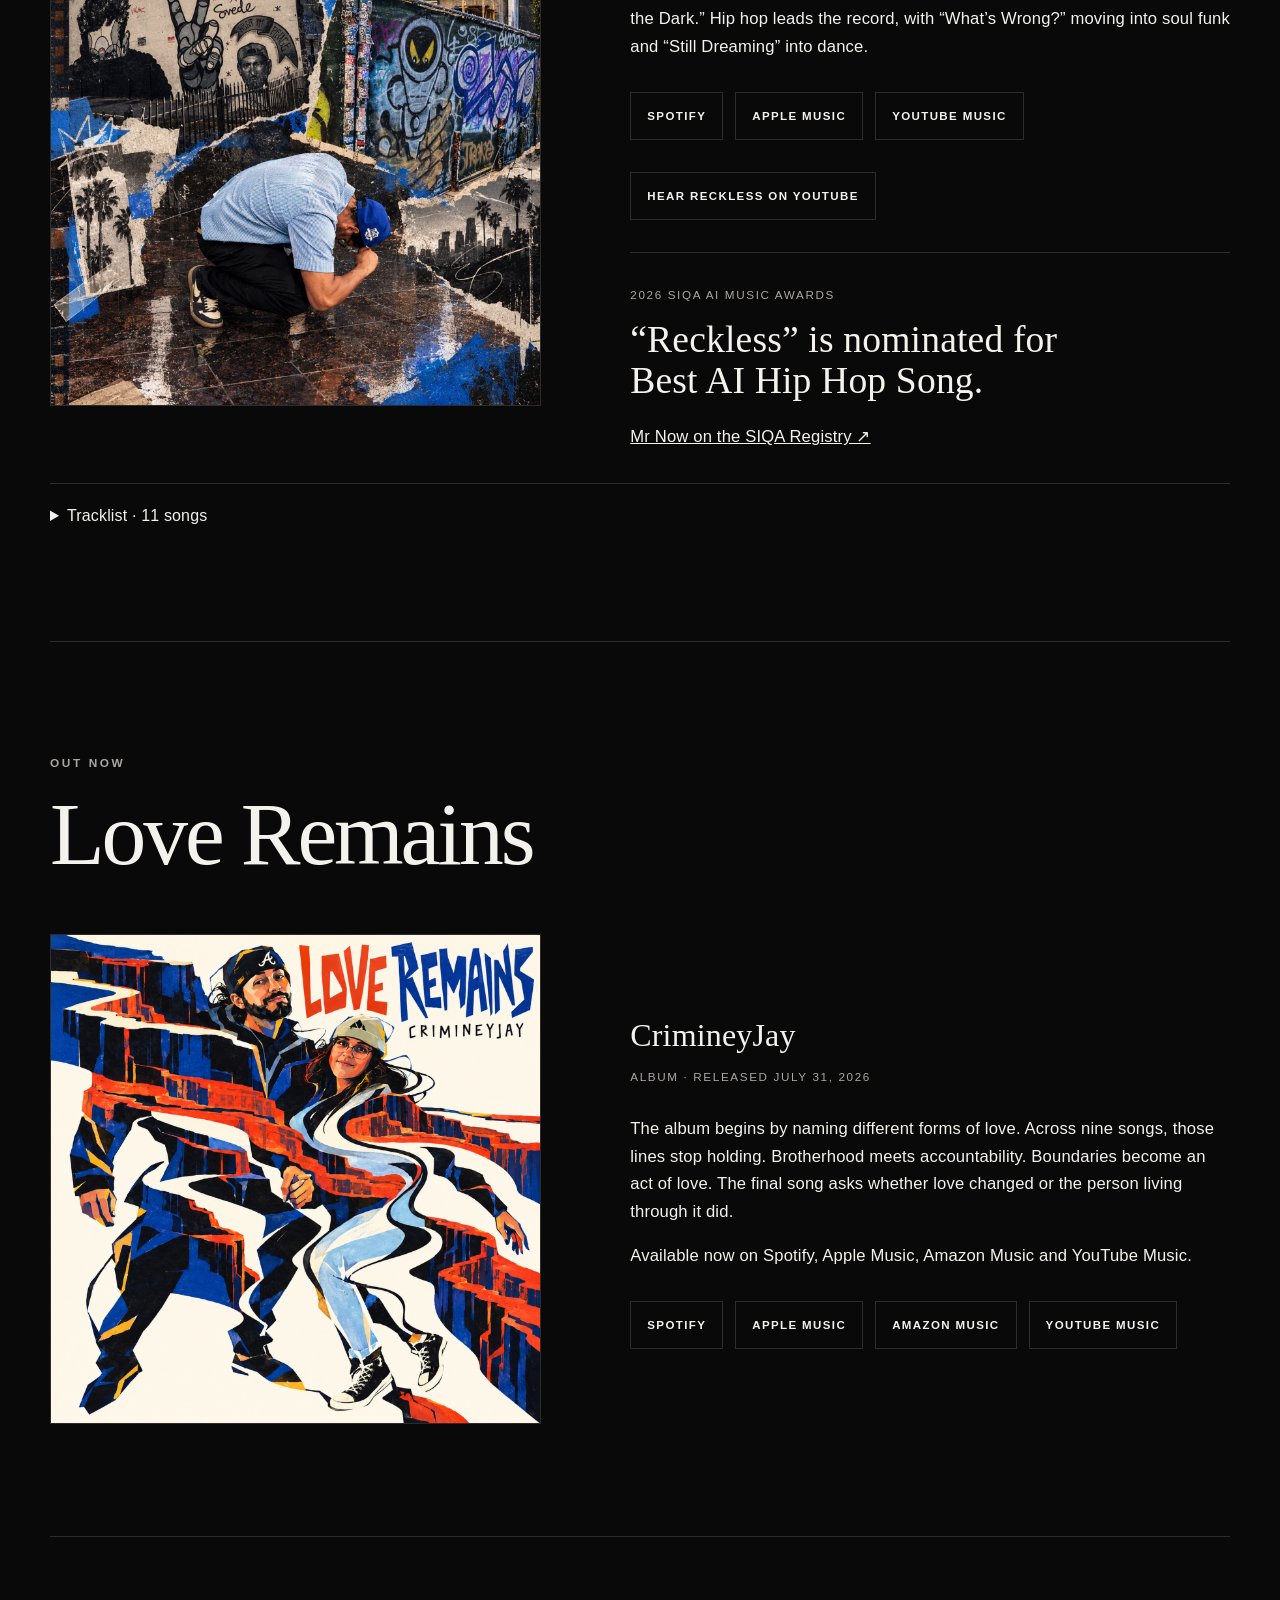
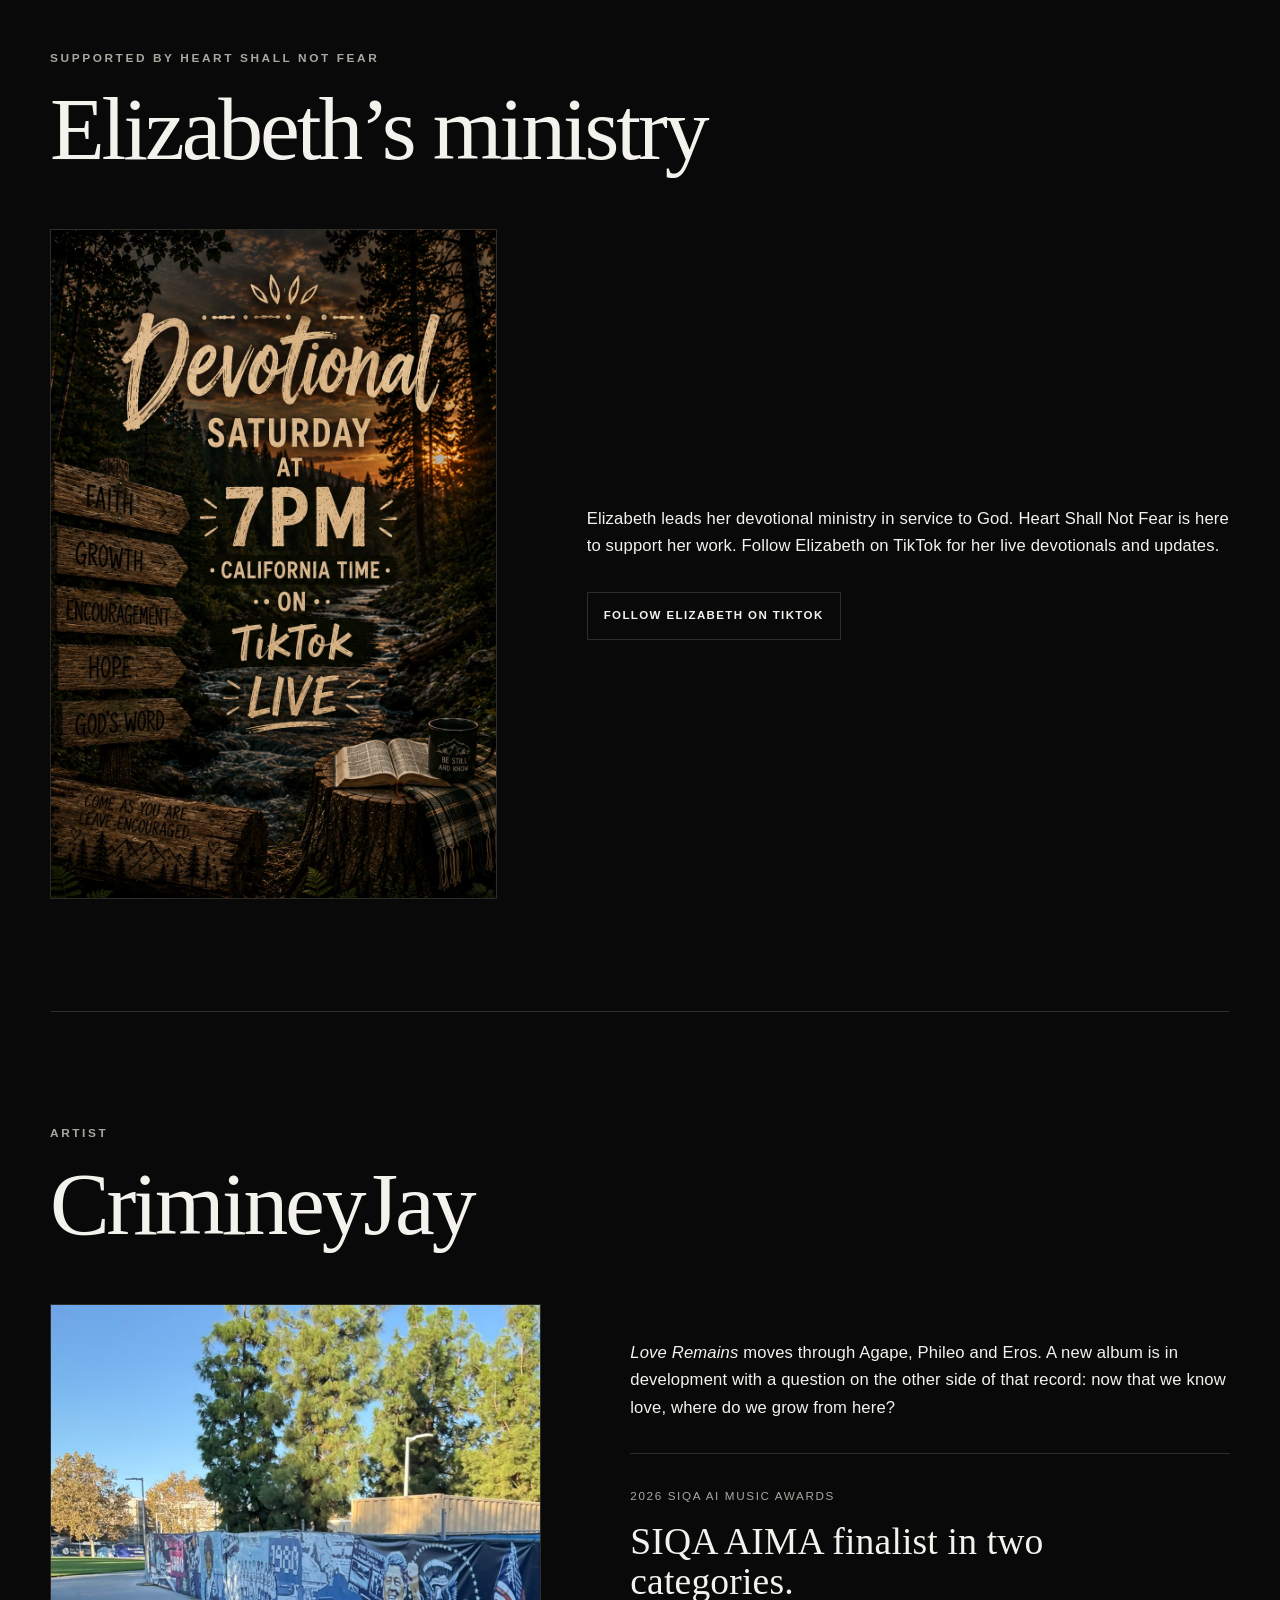
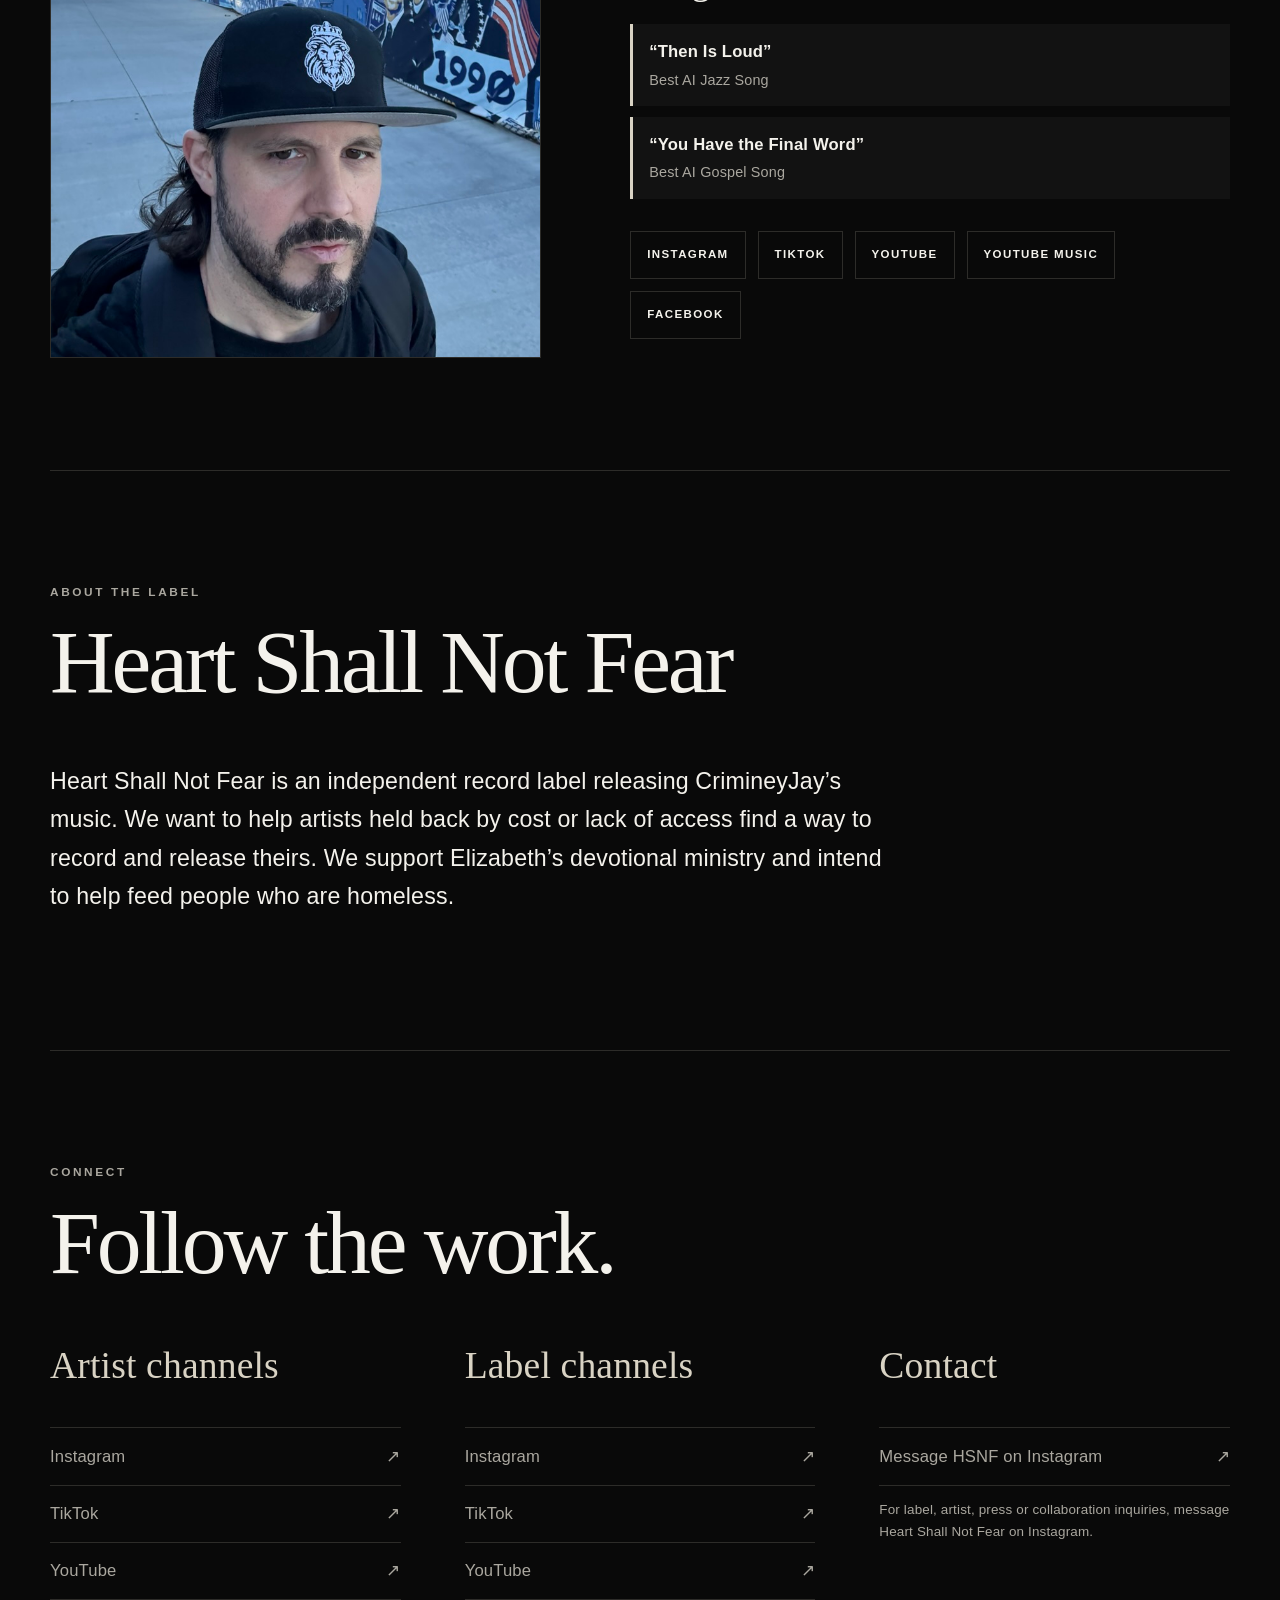
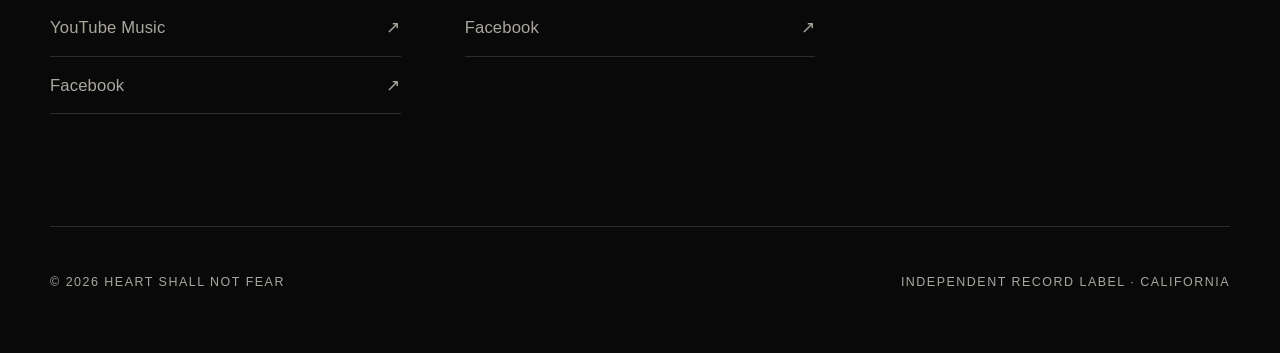
==== commit 67b998a6: "Correct published website source contents" ====
--- a/index.html
+++ b/index.html
@@ -1,4 +1,3 @@
-/usr/local/Homebrew/Library/Homebrew/cmd/shellenv.sh: line 27: /bin/ps: Operation not permitted
 <!doctype html>
 <html lang="en">
 <head>
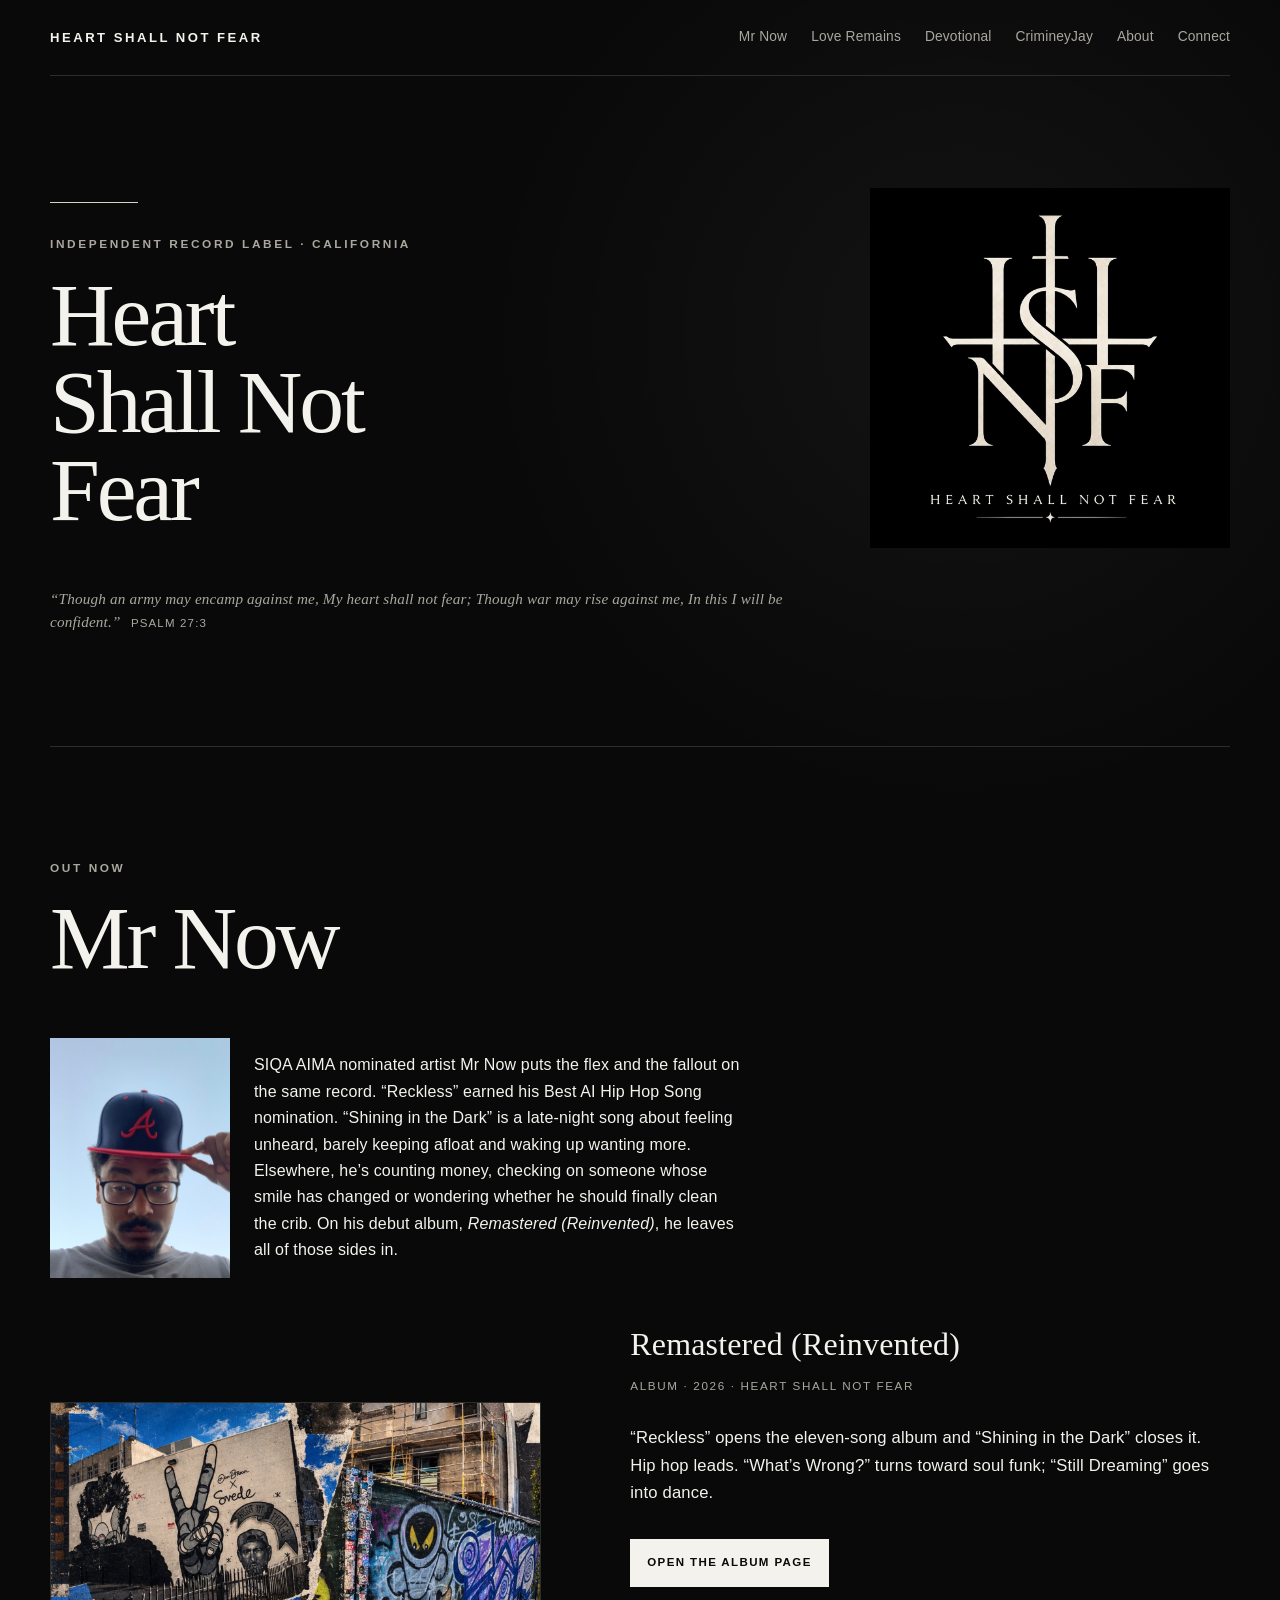
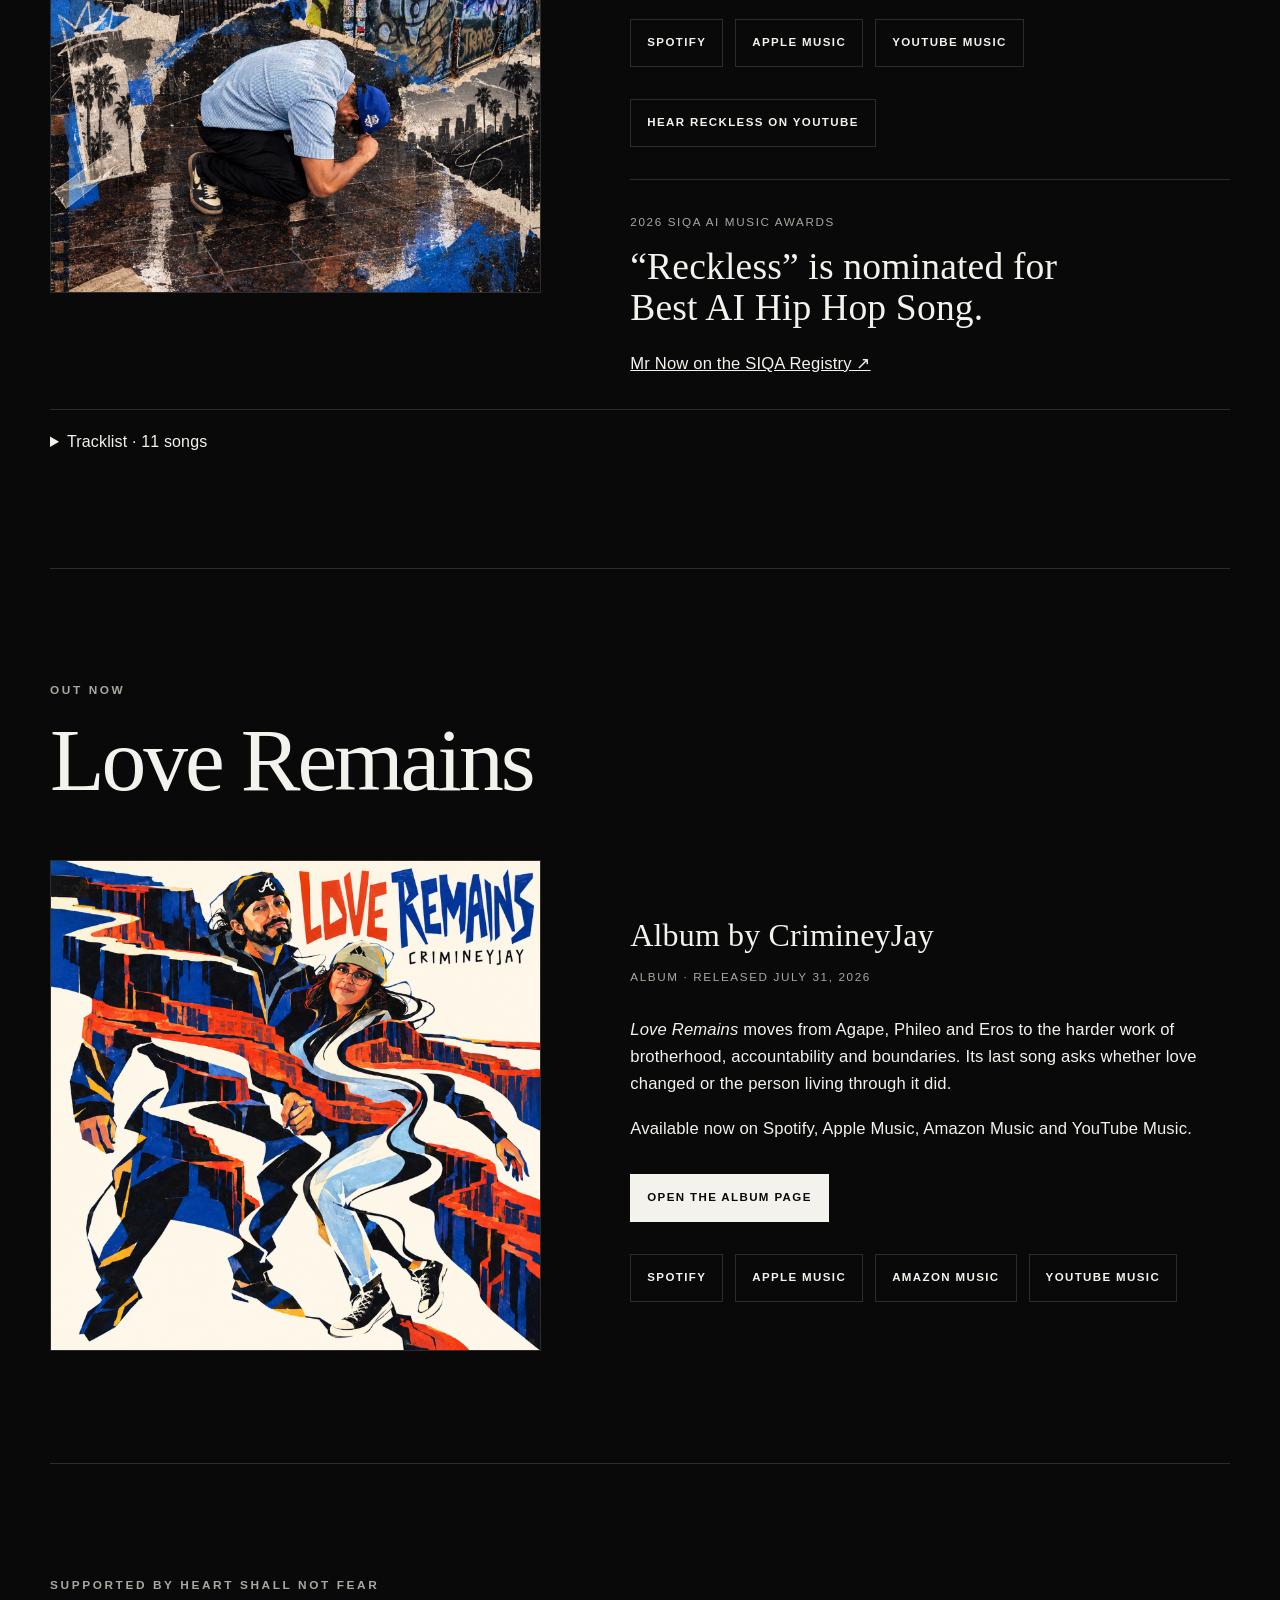
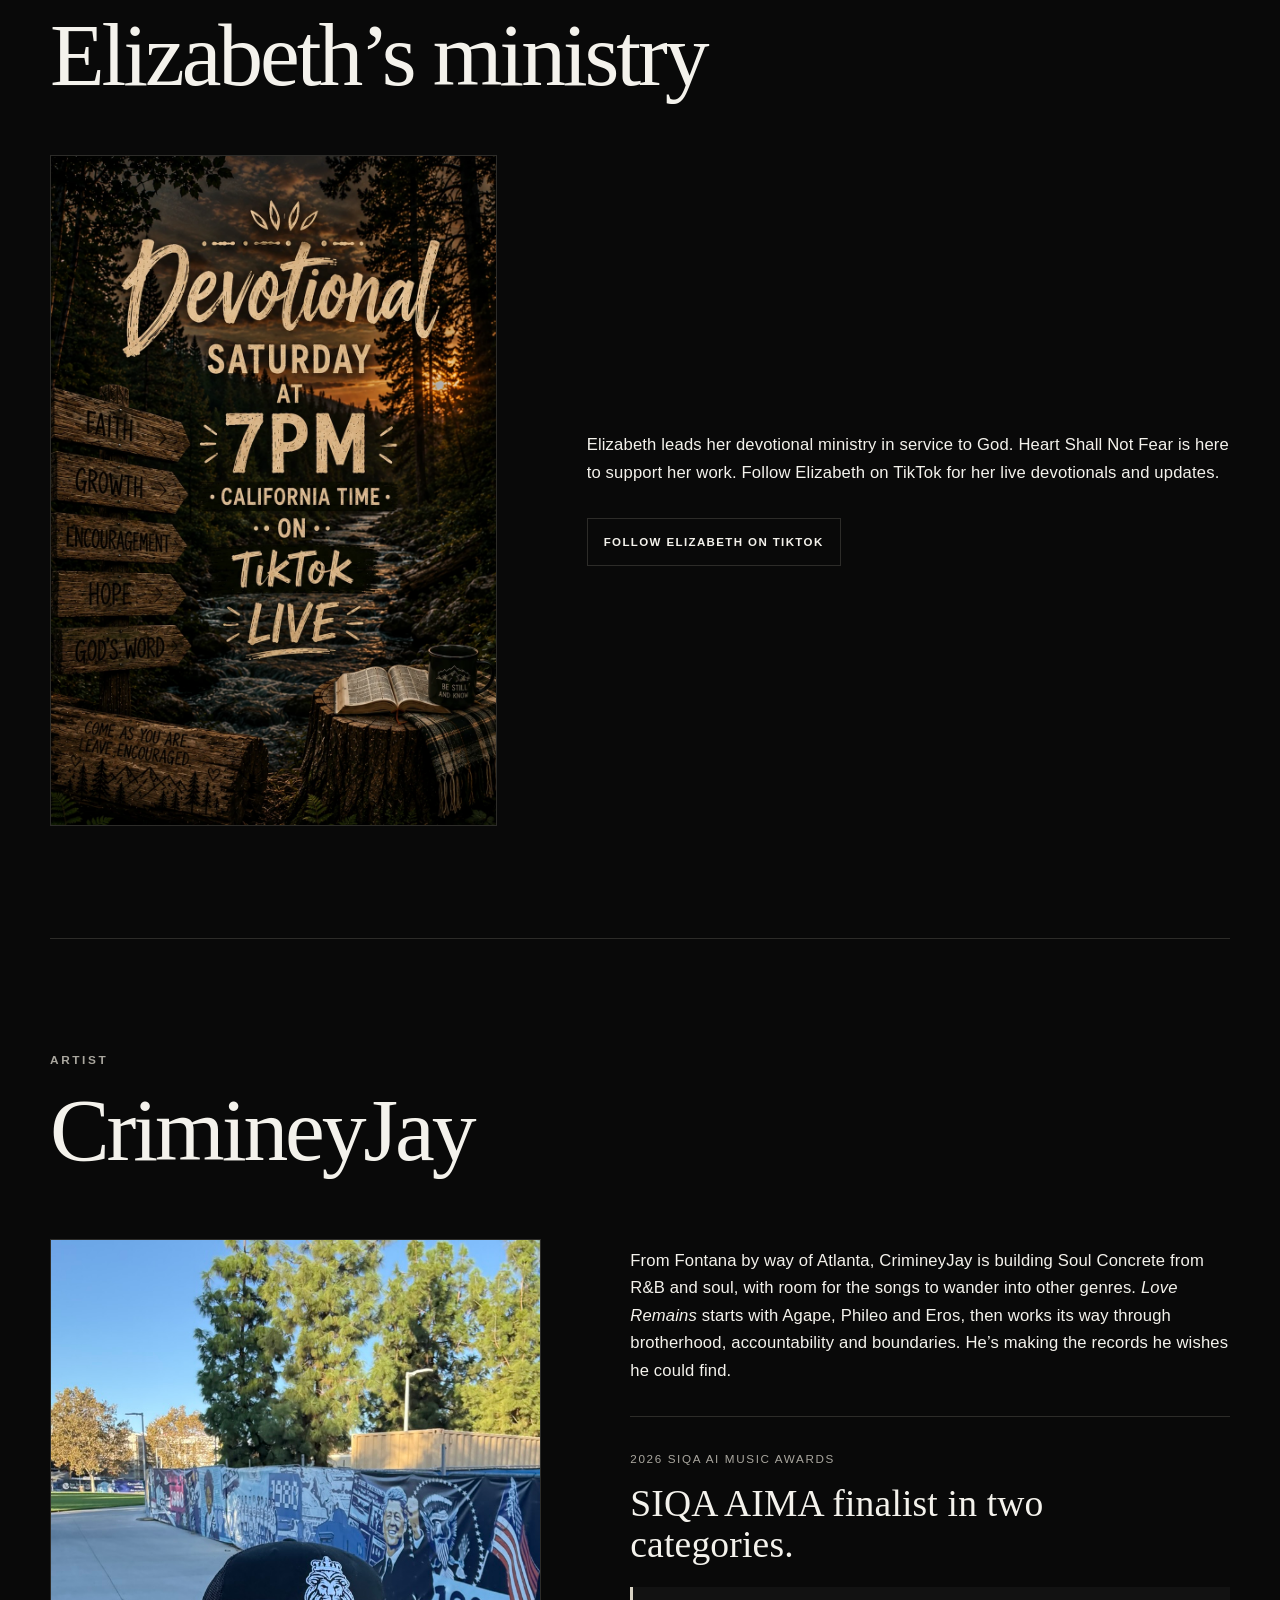
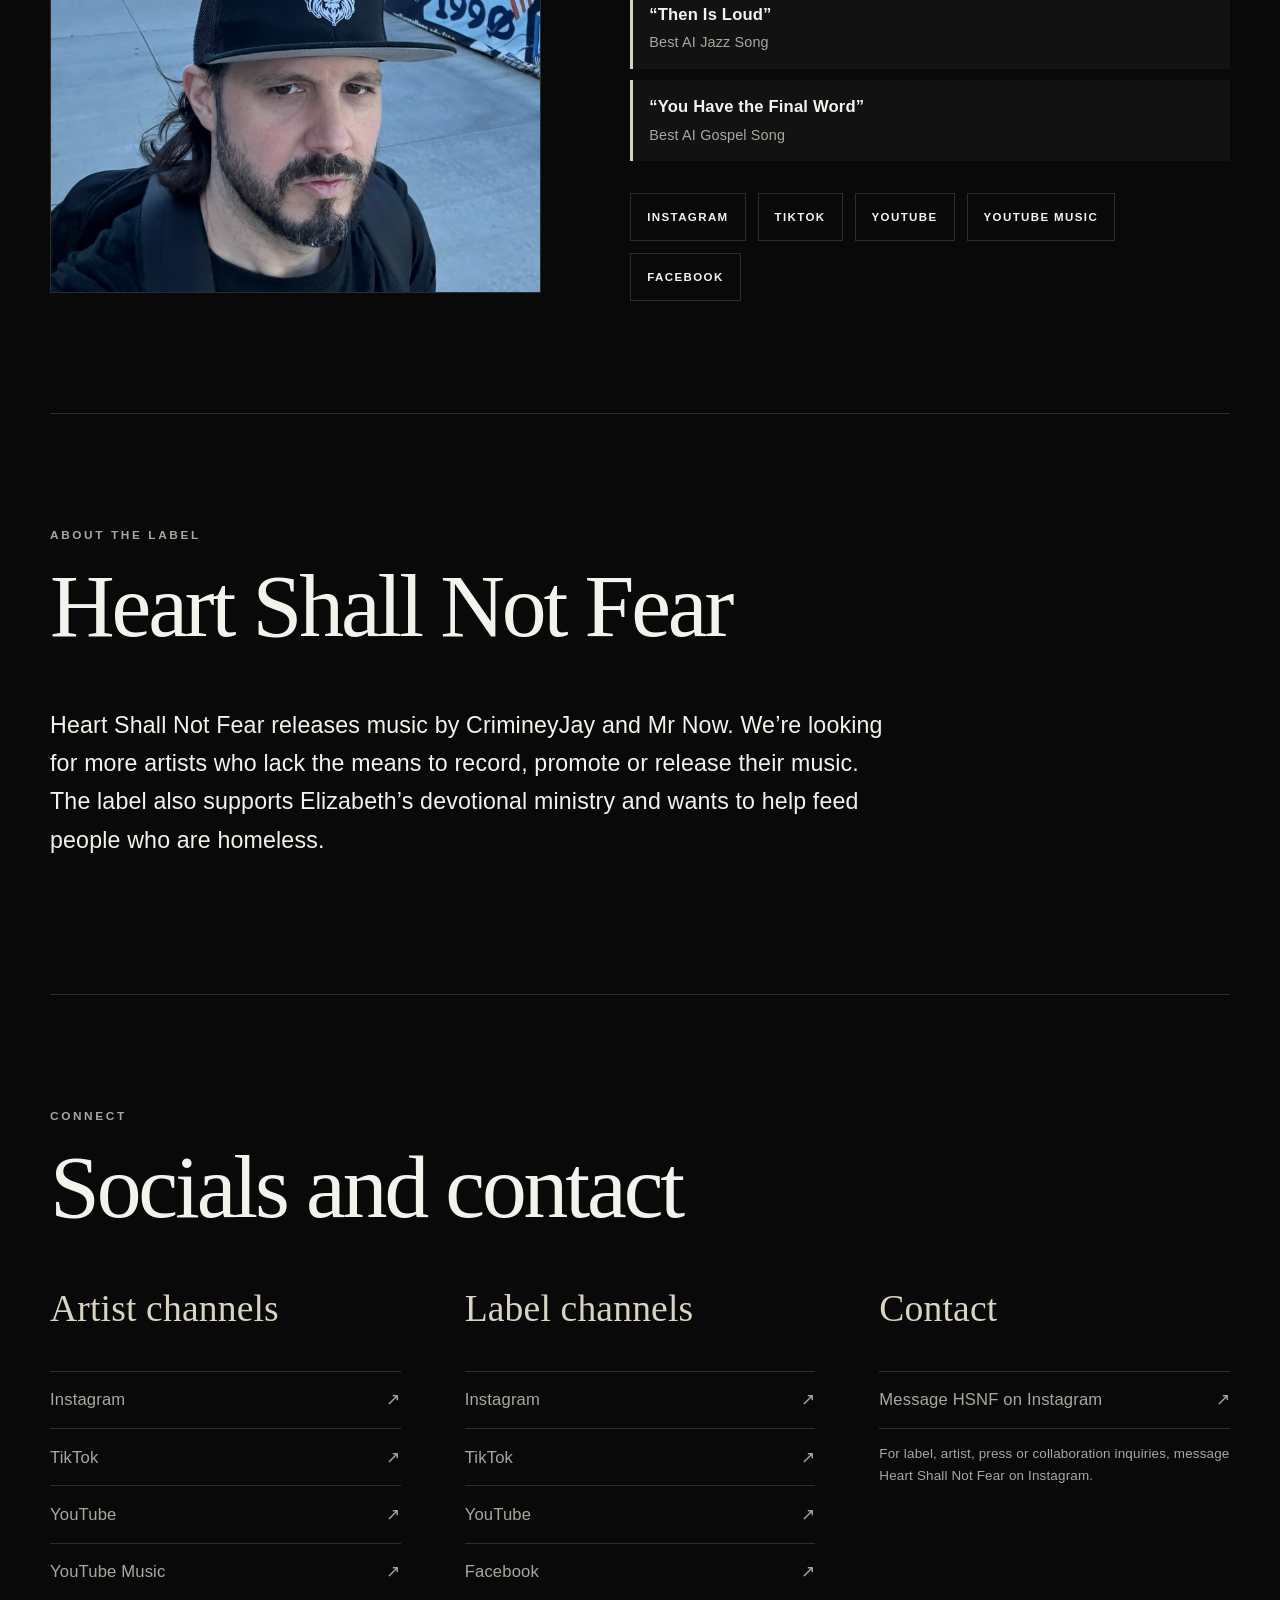
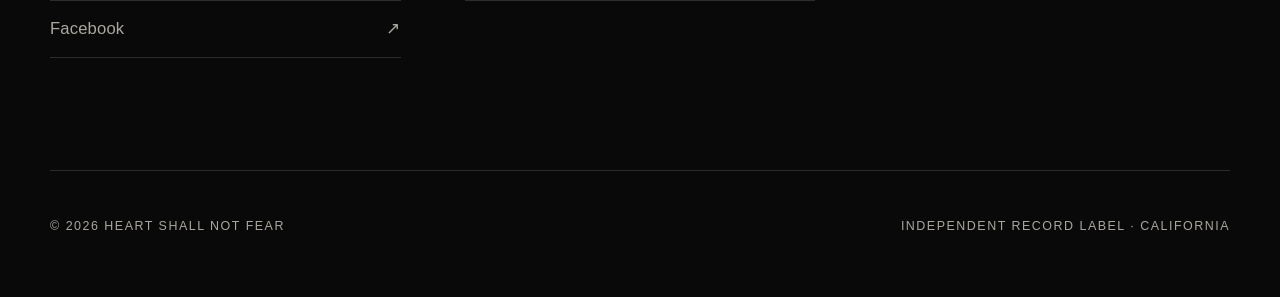
==== commit 14541a22: "Refresh HSNF homepage and add album landing pages" ====
--- a/index.html
+++ b/index.html
@@ -4,19 +4,20 @@
   <meta charset="utf-8">
   <meta name="viewport" content="width=device-width, initial-scale=1">
   <title>Heart Shall Not Fear</title>
-  <meta name="description" content="Heart Shall Not Fear is an independent record label releasing CrimineyJay's music and supporting Elizabeth's devotional ministry.">
+  <meta name="description" content="Heart Shall Not Fear releases music by CrimineyJay and Mr Now, supports Elizabeth’s devotional ministry and seeks artists who lack the resources to record, promote or release music.">
   <meta name="theme-color" content="#090909">
 
   <meta property="og:title" content="Heart Shall Not Fear">
-  <meta property="og:description" content="Love Remains is out now. Hear CrimineyJay's music and learn what Heart Shall Not Fear is building.">
+  <meta property="og:description" content="Music by CrimineyJay and Mr Now, Elizabeth’s devotional ministry and HSNF’s search for artists who need the means to record and release.">
   <meta property="og:type" content="website">
   <meta property="og:url" content="https://heartshallnotfear.com/">
   <meta property="og:image" content="https://heartshallnotfear.com/assets/hsnf-social-logo-2026-09-28.png">
+  <link rel="canonical" href="https://heartshallnotfear.com/">
 
   <link rel="icon" href="assets/hsnf-favicon.svg" type="image/svg+xml">
   <link rel="stylesheet" href="styles.css">
   <script defer src="config.js"></script>
-  <script defer src="script.js"></script>
+  <script defer src="script.js?v=20261019-mrnow-stream-links"></script>
   <script defer src="analytics.js"></script>
 </head>
 
@@ -43,26 +44,18 @@
   </header>
 
   <main id="main">
-    <section id="top" class="hero section">
+    <section id="top" class="hero section" aria-labelledby="home-title">
       <div class="hero-grid">
         <div class="hero-text">
           <div class="hero-rule" aria-hidden="true"></div>
-          <p class="eyebrow">Independent record label</p>
-          <h1>Mr Now.</h1>
-          <p class="release-artist">Remastered (Reinvented)</p>
-          <p class="hero-copy">
-            His debut album is out now through Heart Shall Not Fear. “Reckless” earned a Best AI Hip Hop Song nomination at the 2026 SIQA AIMA.
-          </p>
-          <div class="hero-actions">
-            <a class="button button-primary" href="#mr-now">Meet Mr Now</a>
-            <a class="button button-secondary" href="#mr-now">Listen to the album</a>
-          </div>
+          <p class="eyebrow">Independent record label · California</p>
+          <h1 id="home-title">Heart Shall Not Fear</h1>
         </div>
         <div class="hero-logo-frame">
           <img src="assets/hsnf-social-logo-2026-09-28.png" alt="Heart Shall Not Fear monogram logo" width="1254" height="1254">
         </div>
       </div>
-      <p class="scripture">“Though an army encamp against me, my heart shall not fear; though war arise against me, yet I will be confident.” <span>Psalm 27:3</span></p>
+      <p class="scripture">“Though an army may encamp against me, My heart shall not fear; Though war may rise against me, In this I will be confident.” <span>Psalm 27:3</span></p>
     </section>
 
     <section id="mr-now" class="section artist-section">
@@ -73,7 +66,7 @@
 
       <div class="mr-now-intro">
         <img src="assets/mr-now-approved-portrait-2026-10-12.jpeg" alt="Mr Now wearing glasses and holding the brim of his Atlanta cap" width="1536" height="2048" loading="lazy">
-        <p>SIQA AIMA nominated artist Mr Now puts the flex and the fallout on the same record. “Reckless” earned his Best AI Hip Hop Song nomination. “Shining in the Dark” gets personal: sleepless nights, feeling unheard, barely keeping afloat, and waking up wanting more. Elsewhere, he’s counting money, checking on someone whose smile has changed, or wondering whether he should finally clean the crib. His debut album, <em>Remastered (Reinvented)</em>, arrives through Heart Shall Not Fear with all of those versions of him intact.</p>
+        <p>SIQA AIMA nominated artist Mr Now puts the flex and the fallout on the same record. “Reckless” earned his Best AI Hip Hop Song nomination. “Shining in the Dark” is a late-night song about feeling unheard, barely keeping afloat and waking up wanting more. Elsewhere, he’s counting money, checking on someone whose smile has changed or wondering whether he should finally clean the crib. On his debut album, <em>Remastered (Reinvented)</em>, he leaves all of those sides in.</p>
       </div>
 
       <div class="release-grid">
@@ -83,8 +76,15 @@
         <div class="release-copy">
           <p class="release-artist">Remastered (Reinvented)</p>
           <p class="release-date">Album · 2026 · Heart Shall Not Fear</p>
-          <p>Mr Now’s eleven-song album opens with “Reckless” and closes with “Shining in the Dark.” Hip hop leads the record, with “What’s Wrong?” moving into soul funk and “Still Dreaming” into dance.</p>
-          <div id="mr-now-links" class="button-row" aria-label="Listen to Remastered (Reinvented) by Mr Now"></div>
+          <p>“Reckless” opens the eleven-song album and “Shining in the Dark” closes it. Hip hop leads. “What’s Wrong?” turns toward soul funk; “Still Dreaming” goes into dance.</p>
+          <div class="button-row">
+            <a class="button button-primary" href="mr-now/remastered-reinvented/">Open the album page</a>
+          </div>
+          <div id="mr-now-links" class="button-row" aria-label="Listen to Remastered (Reinvented) by Mr Now">
+            <a class="button button-secondary" href="https://open.spotify.com/album/3C42pKI03yCKorp6E2WyoE" target="_blank" rel="noopener noreferrer">Spotify</a>
+            <a class="button button-secondary" href="https://music.apple.com/us/album/remastered-reinvented/6822891496" target="_blank" rel="noopener noreferrer">Apple Music</a>
+            <a class="button button-secondary" href="https://music.youtube.com/browse/MPREb_aiKlxy5X3RX" target="_blank" rel="noopener noreferrer">YouTube Music</a>
+          </div>
           <div class="button-row" aria-label="Mr Now video links">
             <a class="button button-secondary" href="https://youtu.be/h9DU2gDHVaE" target="_blank" rel="noopener noreferrer">Hear Reckless on YouTube</a>
           </div>
@@ -126,14 +126,17 @@
         </div>
 
         <div class="release-copy">
-          <p class="release-artist">CrimineyJay</p>
+          <p class="release-artist">Album by CrimineyJay</p>
           <p class="release-date">Album · Released July 31, 2026</p>
           <p>
-            The album begins by naming different forms of love. Across nine songs, those lines stop holding. Brotherhood meets accountability. Boundaries become an act of love. The final song asks whether love changed or the person living through it did.
+            <em>Love Remains</em> moves from Agape, Phileo and Eros to the harder work of brotherhood, accountability and boundaries. Its last song asks whether love changed or the person living through it did.
           </p>
           <p>
             Available now on Spotify, Apple Music, Amazon Music and YouTube Music.
           </p>
+          <div class="button-row">
+            <a class="button button-primary" href="crimineyjay/love-remains/">Open the album page</a>
+          </div>
           <div id="release-links" class="button-row" aria-label="Release links"></div>
         </div>
       </div>
@@ -172,7 +175,7 @@
         </div>
 
         <div class="artist-copy">
-          <p><em>Love Remains</em> moves through Agape, Phileo and Eros. A new album is in development with a question on the other side of that record: now that we know love, where do we grow from here?</p>
+          <p>From Fontana by way of Atlanta, CrimineyJay is building Soul Concrete from R&amp;B and soul, with room for the songs to wander into other genres. <em>Love Remains</em> starts with Agape, Phileo and Eros, then works its way through brotherhood, accountability and boundaries. He’s making the records he wishes he could find.</p>
           <div class="award-note">
             <p class="release-date">2026 SIQA AI Music Awards</p>
             <h3>SIQA AIMA finalist in two categories.</h3>
@@ -193,14 +196,14 @@
       </div>
 
       <div class="about-copy">
-        <p>Heart Shall Not Fear is an independent record label releasing CrimineyJay’s music. We want to help artists held back by cost or lack of access find a way to record and release theirs. We support Elizabeth’s devotional ministry and intend to help feed people who are homeless.</p>
+        <p>Heart Shall Not Fear releases music by CrimineyJay and Mr Now. We’re looking for more artists who lack the means to record, promote or release their music. The label also supports Elizabeth’s devotional ministry and wants to help feed people who are homeless.</p>
       </div>
     </section>
 
     <section id="connect" class="section connect-section">
       <div class="section-heading">
         <p class="eyebrow">Connect</p>
-        <h2>Follow the work.</h2>
+        <h2>Socials and contact</h2>
       </div>
 
       <div class="connect-grid">
--- a/styles.css
+++ b/styles.css
@@ -69,6 +69,43 @@
   letter-spacing: .19em;
 }
 
+.hero {
+  min-height: 500px;
+  display: flex;
+  flex-direction: column;
+  justify-content: center;
+}
+
+.hero-grid {
+  display: grid;
+  grid-template-columns: minmax(0, 1.45fr) minmax(220px, .75fr);
+  gap: clamp(2rem, 6vw, 6rem);
+  align-items: center;
+}
+
+.hero h1 {
+  max-width: 8ch;
+  font-size: clamp(3.5rem, 7vw, 6.8rem);
+}
+
+.hero-logo-frame {
+  width: 100%;
+  max-width: 360px;
+  margin-left: auto;
+}
+
+.hero-logo-frame img {
+  width: 100%;
+  height: auto;
+}
+
+.hero-rule {
+  width: 88px;
+  height: 1px;
+  margin-bottom: 2rem;
+  background: var(--accent);
+}
+
 .site-nav {
   display: flex;
   gap: 1.5rem;
@@ -123,42 +160,6 @@
   border-bottom: 1px solid var(--line);
 }
 
-.hero {
-  min-height: calc(100vh - 76px);
-  display: flex;
-  flex-direction: column;
-  justify-content: center;
-}
-
-.hero-grid {
-  display: grid;
-  grid-template-columns: minmax(0, 1.5fr) minmax(260px, .75fr);
-  gap: clamp(2rem, 6vw, 6rem);
-  align-items: center;
-}
-
-.hero h1 {
-  font-size: clamp(3.75rem, 8vw, 7.3rem);
-}
-
-.hero-logo-frame {
-  width: 100%;
-  max-width: 420px;
-  margin-left: auto;
-}
-
-.hero-logo-frame img {
-  width: 100%;
-  height: auto;
-}
-
-.hero-rule {
-  width: 88px;
-  height: 1px;
-  background: var(--accent);
-  margin-bottom: 2rem;
-}
-
 .eyebrow {
   color: var(--muted);
   text-transform: uppercase;
@@ -185,14 +186,6 @@
   font-size: clamp(3rem, 7vw, 6.4rem);
 }
 
-.hero-copy {
-  max-width: 650px;
-  font-size: clamp(1.1rem, 2.2vw, 1.55rem);
-  color: var(--accent);
-  margin: 2rem 0 0;
-}
-
-.hero-actions,
 .button-row {
   display: flex;
   flex-wrap: wrap;
@@ -231,12 +224,14 @@
 }
 
 .scripture {
+  max-width: 780px;
   margin: auto 0 0;
-  padding-top: 4rem;
+  padding-top: 2.5rem;
   color: var(--muted);
   font-family: Georgia, "Times New Roman", serif;
   font-style: italic;
   font-size: .95rem;
+  line-height: 1.5;
 }
 
 .scripture span {
@@ -246,6 +241,106 @@
   letter-spacing: .1em;
   text-transform: uppercase;
   margin-left: .4rem;
+}
+
+.album-landing {
+  padding-top: clamp(2.5rem, 6vw, 5rem);
+  padding-bottom: clamp(3rem, 7vw, 6rem);
+}
+
+.album-landing-grid {
+  display: grid;
+  grid-template-columns: minmax(280px, .9fr) minmax(0, 1.1fr);
+  grid-template-areas: "art copy";
+  gap: clamp(2rem, 7vw, 6rem);
+  align-items: center;
+}
+
+.album-landing-art {
+  grid-area: art;
+  aspect-ratio: 1;
+  border: 1px solid var(--line);
+  background: var(--surface);
+}
+
+.album-landing-art img {
+  width: 100%;
+  height: 100%;
+  object-fit: cover;
+}
+
+.album-landing-copy {
+  grid-area: copy;
+  max-width: 660px;
+}
+
+.album-landing h1 {
+  max-width: 14ch;
+  font-size: clamp(2.9rem, 6vw, 5.4rem);
+  line-height: .98;
+}
+
+.album-landing h1 span {
+  display: block;
+  font-size: .72em;
+}
+
+.album-landing .release-artist {
+  margin-top: 1.25rem;
+}
+
+.album-description {
+  max-width: 58ch;
+  font-size: clamp(1.05rem, 1.6vw, 1.25rem);
+}
+
+.album-platforms {
+  margin-top: 2rem;
+  padding-top: 1.35rem;
+  border-top: 1px solid var(--line);
+}
+
+.album-platforms .eyebrow {
+  margin-bottom: .7rem;
+}
+
+.album-platforms .button-row {
+  margin-top: 0;
+}
+
+.album-platforms .button {
+  flex: 1 1 145px;
+}
+
+.album-page-footer {
+  width: min(calc(100% - 2rem), var(--max));
+  margin: 0 auto;
+  padding: 1.5rem 0 3rem;
+  display: flex;
+  justify-content: space-between;
+  align-items: center;
+  gap: 1rem;
+  color: var(--muted);
+  border-top: 1px solid var(--line);
+  font-size: .82rem;
+}
+
+.album-page-footer p {
+  margin: 0;
+}
+
+.album-page-footer a {
+  text-underline-offset: .2em;
+}
+
+.album-page-footer a:focus-visible,
+.button:focus-visible,
+.site-nav a:focus-visible,
+.wordmark:focus-visible,
+.skip-link:focus-visible,
+summary:focus-visible {
+  outline: 2px solid var(--accent);
+  outline-offset: 3px;
 }
 
 .section-heading {
@@ -507,8 +602,32 @@
     padding: 5rem 0;
   }
 
-  .hero {
-    min-height: calc(100svh - 76px);
+  .hero.section {
+    min-height: 0;
+    padding: 3rem 0;
+  }
+
+  .hero-grid {
+    grid-template-columns: minmax(0, 1.4fr) minmax(100px, .7fr);
+    gap: 1rem;
+  }
+
+  .hero h1 {
+    font-size: clamp(2.2rem, 8vw, 3.5rem);
+  }
+
+  .hero-logo-frame {
+    width: min(100%, 150px);
+    margin: 0 auto;
+  }
+
+  .hero-rule {
+    margin-bottom: 1.2rem;
+  }
+
+  .scripture {
+    padding-top: 1.75rem;
+    font-size: .88rem;
   }
 
   .release-grid,
@@ -519,13 +638,39 @@
     grid-template-columns: 1fr;
   }
 
-  .hero-grid {
+  .album-landing-grid {
     grid-template-columns: 1fr;
-  }
-
-  .hero-logo-frame {
-    width: min(70vw, 320px);
-    margin: 2rem auto 0;
+    grid-template-areas: "copy" "art";
+  }
+
+  .album-landing-art {
+    width: min(100%, 440px);
+    margin: 0 auto;
+  }
+
+  .album-landing-copy {
+    max-width: none;
+    display: flex;
+    flex-direction: column;
+  }
+
+  .album-landing-copy .album-platforms {
+    order: 1;
+    margin-top: 1.25rem;
+  }
+
+  .album-landing-copy .album-description {
+    order: 2;
+    margin-top: 1.25rem;
+  }
+
+  .album-landing-copy > .small-copy {
+    order: 3;
+  }
+
+  .album-page-footer {
+    align-items: flex-start;
+    flex-direction: column;
   }
 
   .devotional-poster {
